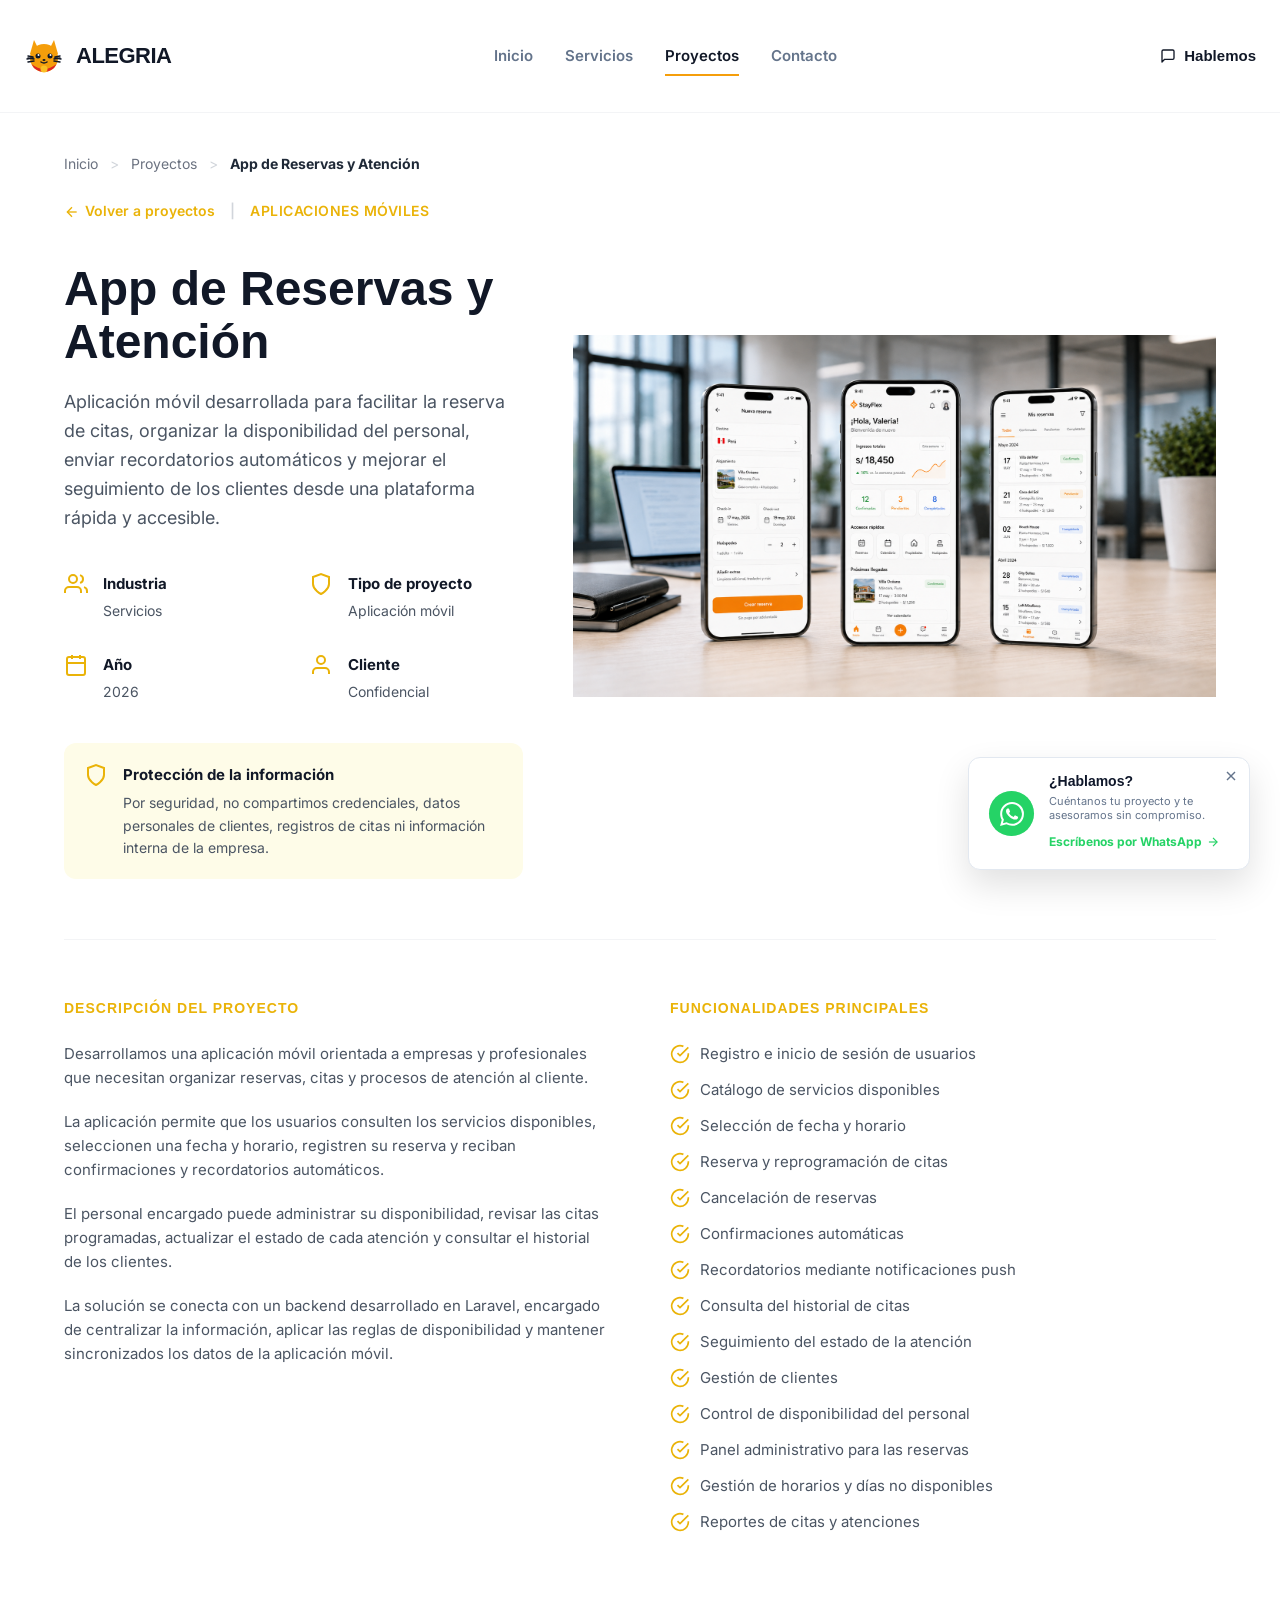
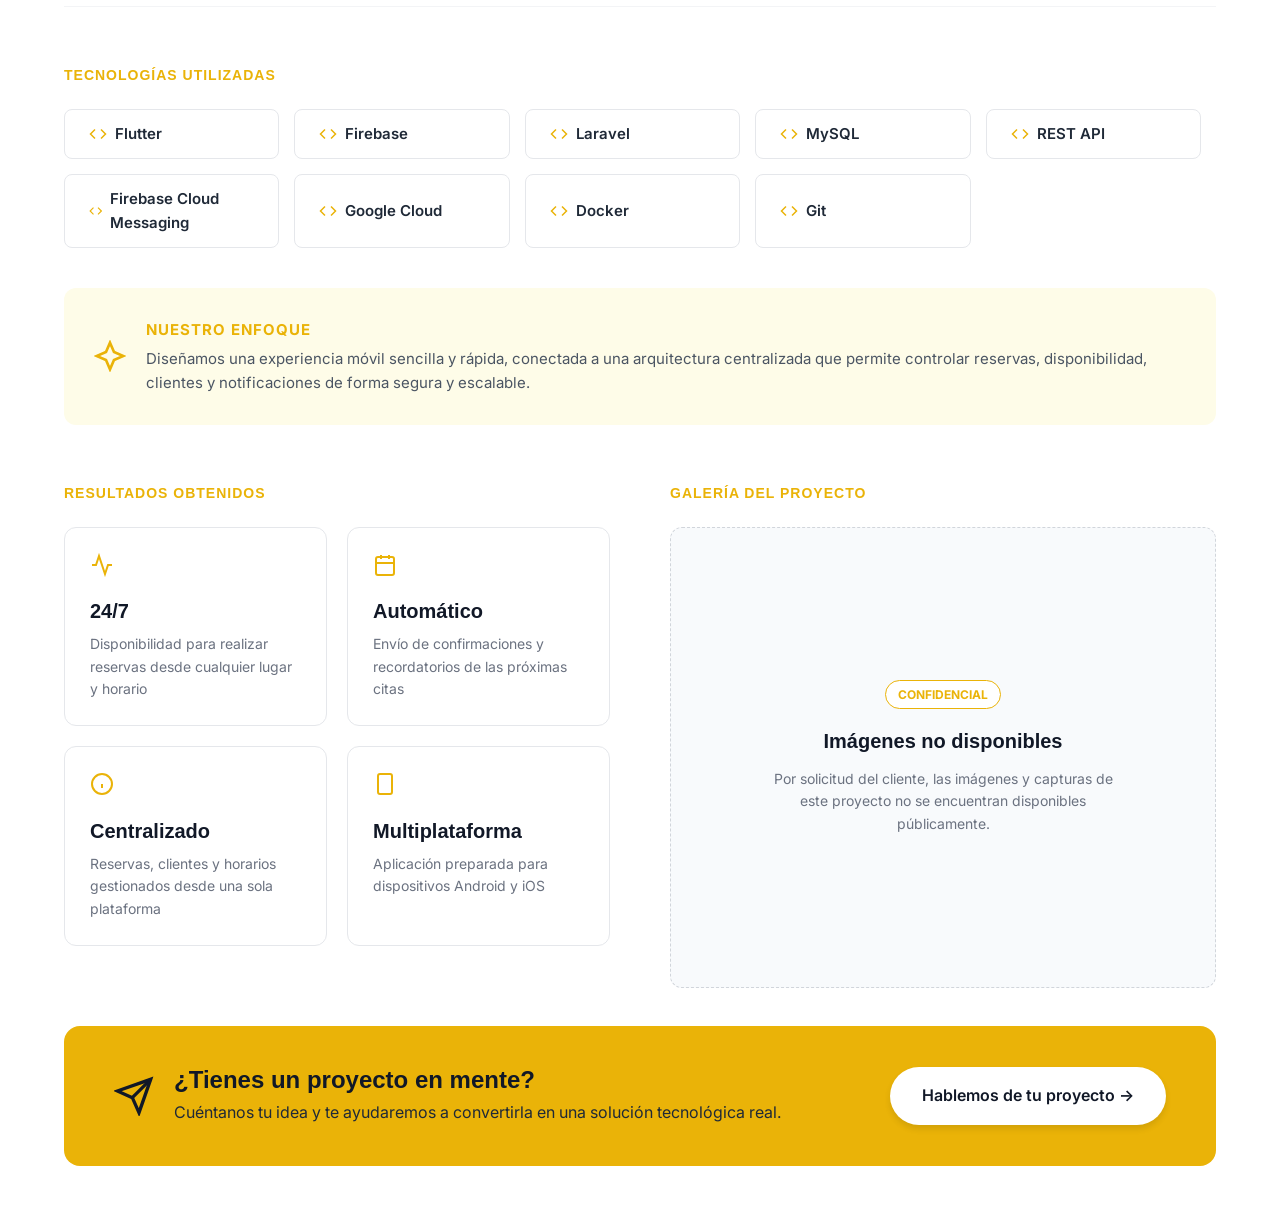
==== proyecto-reservas.html @ f65d71f3 "feat: add ALEGRIA marketing site" ====
<!DOCTYPE html>
<html lang="es">
<head>
  <meta charset="UTF-8">
  <meta name="viewport" content="width=device-width, initial-scale=1.0">
  <title>App de Reservas y Atención - Proyecto</title>
  <link rel="stylesheet" href="css/styles_v2.css?v=32">
  <link rel="stylesheet" href="css/proyecto.css?v=5">
  <link href="https://fonts.googleapis.com/css2?family=Inter:wght@400;500;600;700;800&display=swap" rel="stylesheet">
</head>
<body>
  <!-- HEADER -->
  <header class="header" id="header" role="banner" style="position:relative; background-color:#fff; border-bottom: 1px solid #f3f4f6; margin-bottom:0;">
    <div class="header-inner">
      <a href="index.html#inicio" class="logo" aria-label="ALEGRIA inicio">
        <div class="logo-box" aria-hidden="true">
          <svg viewBox="0 0 40 40" fill="none" width="40" height="40">
            <polygon points="6,18 10,4 16,16" fill="#F59E0B"/>
            <polygon points="24,16 30,4 34,18" fill="#F59E0B"/>
            <circle cx="20" cy="22" r="14" fill="#F59E0B"/>
            <path d="M7.5 28 Q20 38 32.5 28 L30 32 Q20 40 10 32 Z" fill="#DC2626"/>
            <circle cx="20" cy="33" r="3.5" fill="#FBBF24"/>
            <circle cx="14" cy="20" r="2.5" fill="#111827"/>
            <circle cx="26" cy="20" r="2.5" fill="#111827"/>
            <circle cx="14.5" cy="19" r="1" fill="#fff"/>
            <circle cx="26.5" cy="19" r="1" fill="#fff"/>
            <ellipse cx="20" cy="24" rx="1.5" ry="1" fill="#111827"/>
            <line x1="4" y1="20" x2="9" y2="21" stroke="#111827" stroke-width="1.5" stroke-linecap="round"/>
            <line x1="3" y1="23" x2="9" y2="22" stroke="#111827" stroke-width="1.5" stroke-linecap="round"/>
            <line x1="36" y1="20" x2="31" y2="21" stroke="#111827" stroke-width="1.5" stroke-linecap="round"/>
            <line x1="37" y1="23" x2="31" y2="22" stroke="#111827" stroke-width="1.5" stroke-linecap="round"/>
            <path d="M17 26 Q20 28 23 26" stroke="#111827" stroke-width="1.5" fill="none" stroke-linecap="round"/>
            <line x1="4" y1="22" x2="10" y2="23" stroke="#111827" stroke-width="1.5" stroke-linecap="round"/>
            <line x1="4" y1="26" x2="10" y2="25" stroke="#111827" stroke-width="1.5" stroke-linecap="round"/>
            <line x1="36" y1="22" x2="30" y2="23" stroke="#111827" stroke-width="1.5" stroke-linecap="round"/>
            <line x1="36" y1="26" x2="30" y2="25" stroke="#111827" stroke-width="1.5" stroke-linecap="round"/>
          </svg>
        </div>
        <span class="logo-name">ALEGRIA</span>
      </a>
      <nav class="nav" role="navigation" aria-label="Navegacion principal">
        <a href="index.html#inicio" class="nav-link" data-s="inicio">Inicio</a>
        <a href="index.html#servicios" class="nav-link" data-s="servicios">Servicios</a>
        <a href="index.html#proyectos" class="nav-link active" data-s="proyectos">Proyectos</a>
        <a href="index.html#contacto" class="nav-link" data-s="contacto">Contacto</a>
      </nav>
      <a href="index.html#contacto" class="nav-cta">
        <svg viewBox="0 0 24 24" fill="none" stroke="currentColor" stroke-width="2" stroke-linecap="round" stroke-linejoin="round" width="16" height="16">
          <path d="M21 15a2 2 0 0 1-2 2H7l-4 4V5a2 2 0 0 1 2-2h14a2 2 0 0 1 2 2z"/>
        </svg>
        Hablemos
      </a>
    </div>
  </header>

  <main class="pr-main">
    <!-- Hero Section -->
    <section class="pr-hero">
      <div class="pr-hero-left">
        <!-- Breadcrumbs & Header -->
        <div class="pr-header">
          <div class="pr-breadcrumbs"><a href="index.html">Inicio</a> <span style="margin: 0 8px; color: #d1d5db;">&gt;</span> <a href="index.html#proyectos">Proyectos</a> <span style="margin: 0 8px; color: #d1d5db;">&gt;</span> <strong>App de Reservas y Atención</strong></div>
          <div class="pr-back">
             <a href="servicio-apps.html"><svg viewBox="0 0 24 24" fill="none" stroke="currentColor" stroke-width="2" width="16" height="16"><line x1="19" y1="12" x2="5" y2="12"></line><polyline points="12 19 5 12 12 5"></polyline></svg> Volver a proyectos</a> 
             <span class="divider">|</span> 
             <span class="category">APLICACIONES MÓVILES</span>
          </div>
        </div>

        <h1>App de Reservas y Atención</h1>
        <p class="pr-hero-desc">Aplicación móvil desarrollada para facilitar la reserva de citas, organizar la disponibilidad del personal, enviar recordatorios automáticos y mejorar el seguimiento de los clientes desde una plataforma rápida y accesible.</p>
        
        <div class="pr-meta">
          <div class="meta-item">
            <svg viewBox="0 0 24 24" fill="none" stroke="currentColor" stroke-width="2"><path d="M17 21v-2a4 4 0 0 0-4-4H5a4 4 0 0 0-4 4v2"></path><circle cx="9" cy="7" r="4"></circle><path d="M23 21v-2a4 4 0 0 0-3-3.87"></path><path d="M16 3.13a4 4 0 0 1 0 7.75"></path></svg>
            <div><strong>Industria</strong>Servicios</div>
          </div>
          <div class="meta-item">
            <svg viewBox="0 0 24 24" fill="none" stroke="currentColor" stroke-width="2"><path d="M12 22s8-4 8-10V5l-8-3-8 3v7c0 6 8 10 8 10z"></path></svg>
            <div><strong>Tipo de proyecto</strong>Aplicación móvil</div>
          </div>
          <div class="meta-item">
            <svg viewBox="0 0 24 24" fill="none" stroke="currentColor" stroke-width="2"><rect x="3" y="4" width="18" height="18" rx="2" ry="2"></rect><line x1="16" y1="2" x2="16" y2="6"></line><line x1="8" y1="2" x2="8" y2="6"></line><line x1="3" y1="10" x2="21" y2="10"></line></svg>
            <div><strong>Año</strong>2026</div>
          </div>
          <div class="meta-item">
            <svg viewBox="0 0 24 24" fill="none" stroke="currentColor" stroke-width="2"><path d="M20 21v-2a4 4 0 0 0-4-4H8a4 4 0 0 0-4 4v2"></path><circle cx="12" cy="7" r="4"></circle></svg>
            <div><strong>Cliente</strong>Confidencial</div>
          </div>
        </div>

        <div class="pr-info-box">
          <svg viewBox="0 0 24 24" fill="none" stroke="currentColor" stroke-width="2"><path d="M12 22s8-4 8-10V5l-8-3-8 3v7c0 6 8 10 8 10z"></path></svg>
          <div>
            <strong>Protección de la información</strong>
            <p>Por seguridad, no compartimos credenciales, datos personales de clientes, registros de citas ni información interna de la empresa.</p>
          </div>
        </div>
      </div>
      <div class="pr-hero-right">
        <img src="images/reser.png" alt="App de reservas">
      </div>
    </section>

    <!-- Description & Features -->
    <section class="pr-details">
      <div class="pr-desc">
        <h3 class="section-title">DESCRIPCIÓN DEL PROYECTO</h3>
        <p>Desarrollamos una aplicación móvil orientada a empresas y profesionales que necesitan organizar reservas, citas y procesos de atención al cliente.</p>
        <p>La aplicación permite que los usuarios consulten los servicios disponibles, seleccionen una fecha y horario, registren su reserva y reciban confirmaciones y recordatorios automáticos.</p>
        <p>El personal encargado puede administrar su disponibilidad, revisar las citas programadas, actualizar el estado de cada atención y consultar el historial de los clientes.</p>
        <p>La solución se conecta con un backend desarrollado en Laravel, encargado de centralizar la información, aplicar las reglas de disponibilidad y mantener sincronizados los datos de la aplicación móvil.</p>
      </div>
      <div class="pr-features">
        <h3 class="section-title">FUNCIONALIDADES PRINCIPALES</h3>
        <ul>
          <li><svg viewBox="0 0 24 24" fill="none" stroke="currentColor" stroke-width="2"><path d="M22 11.08V12a10 10 0 1 1-5.93-9.14"></path><polyline points="22 4 12 14.01 9 11.01"></polyline></svg> Registro e inicio de sesión de usuarios</li>
          <li><svg viewBox="0 0 24 24" fill="none" stroke="currentColor" stroke-width="2"><path d="M22 11.08V12a10 10 0 1 1-5.93-9.14"></path><polyline points="22 4 12 14.01 9 11.01"></polyline></svg> Catálogo de servicios disponibles</li>
          <li><svg viewBox="0 0 24 24" fill="none" stroke="currentColor" stroke-width="2"><path d="M22 11.08V12a10 10 0 1 1-5.93-9.14"></path><polyline points="22 4 12 14.01 9 11.01"></polyline></svg> Selección de fecha y horario</li>
          <li><svg viewBox="0 0 24 24" fill="none" stroke="currentColor" stroke-width="2"><path d="M22 11.08V12a10 10 0 1 1-5.93-9.14"></path><polyline points="22 4 12 14.01 9 11.01"></polyline></svg> Reserva y reprogramación de citas</li>
          <li><svg viewBox="0 0 24 24" fill="none" stroke="currentColor" stroke-width="2"><path d="M22 11.08V12a10 10 0 1 1-5.93-9.14"></path><polyline points="22 4 12 14.01 9 11.01"></polyline></svg> Cancelación de reservas</li>
          <li><svg viewBox="0 0 24 24" fill="none" stroke="currentColor" stroke-width="2"><path d="M22 11.08V12a10 10 0 1 1-5.93-9.14"></path><polyline points="22 4 12 14.01 9 11.01"></polyline></svg> Confirmaciones automáticas</li>
          <li><svg viewBox="0 0 24 24" fill="none" stroke="currentColor" stroke-width="2"><path d="M22 11.08V12a10 10 0 1 1-5.93-9.14"></path><polyline points="22 4 12 14.01 9 11.01"></polyline></svg> Recordatorios mediante notificaciones push</li>
          <li><svg viewBox="0 0 24 24" fill="none" stroke="currentColor" stroke-width="2"><path d="M22 11.08V12a10 10 0 1 1-5.93-9.14"></path><polyline points="22 4 12 14.01 9 11.01"></polyline></svg> Consulta del historial de citas</li>
          <li><svg viewBox="0 0 24 24" fill="none" stroke="currentColor" stroke-width="2"><path d="M22 11.08V12a10 10 0 1 1-5.93-9.14"></path><polyline points="22 4 12 14.01 9 11.01"></polyline></svg> Seguimiento del estado de la atención</li>
          <li><svg viewBox="0 0 24 24" fill="none" stroke="currentColor" stroke-width="2"><path d="M22 11.08V12a10 10 0 1 1-5.93-9.14"></path><polyline points="22 4 12 14.01 9 11.01"></polyline></svg> Gestión de clientes</li>
          <li><svg viewBox="0 0 24 24" fill="none" stroke="currentColor" stroke-width="2"><path d="M22 11.08V12a10 10 0 1 1-5.93-9.14"></path><polyline points="22 4 12 14.01 9 11.01"></polyline></svg> Control de disponibilidad del personal</li>
          <li><svg viewBox="0 0 24 24" fill="none" stroke="currentColor" stroke-width="2"><path d="M22 11.08V12a10 10 0 1 1-5.93-9.14"></path><polyline points="22 4 12 14.01 9 11.01"></polyline></svg> Panel administrativo para las reservas</li>
          <li><svg viewBox="0 0 24 24" fill="none" stroke="currentColor" stroke-width="2"><path d="M22 11.08V12a10 10 0 1 1-5.93-9.14"></path><polyline points="22 4 12 14.01 9 11.01"></polyline></svg> Gestión de horarios y días no disponibles</li>
          <li><svg viewBox="0 0 24 24" fill="none" stroke="currentColor" stroke-width="2"><path d="M22 11.08V12a10 10 0 1 1-5.93-9.14"></path><polyline points="22 4 12 14.01 9 11.01"></polyline></svg> Reportes de citas y atenciones</li>
        </ul>
      </div>
    </section>

    <!-- Technologies -->
    <section class="pr-tech">
      <h3 class="section-title">TECNOLOGÍAS UTILIZADAS</h3>
      <div class="pr-tech-grid">
        <span><svg viewBox="0 0 24 24" fill="none" stroke="currentColor" stroke-width="2"><polyline points="16 18 22 12 16 6"></polyline><polyline points="8 6 2 12 8 18"></polyline></svg> Flutter</span>
        <span><svg viewBox="0 0 24 24" fill="none" stroke="currentColor" stroke-width="2"><polyline points="16 18 22 12 16 6"></polyline><polyline points="8 6 2 12 8 18"></polyline></svg> Firebase</span>
        <span><svg viewBox="0 0 24 24" fill="none" stroke="currentColor" stroke-width="2"><polyline points="16 18 22 12 16 6"></polyline><polyline points="8 6 2 12 8 18"></polyline></svg> Laravel</span>
        <span><svg viewBox="0 0 24 24" fill="none" stroke="currentColor" stroke-width="2"><polyline points="16 18 22 12 16 6"></polyline><polyline points="8 6 2 12 8 18"></polyline></svg> MySQL</span>
        <span><svg viewBox="0 0 24 24" fill="none" stroke="currentColor" stroke-width="2"><polyline points="16 18 22 12 16 6"></polyline><polyline points="8 6 2 12 8 18"></polyline></svg> REST API</span>
        <span><svg viewBox="0 0 24 24" fill="none" stroke="currentColor" stroke-width="2"><polyline points="16 18 22 12 16 6"></polyline><polyline points="8 6 2 12 8 18"></polyline></svg> Firebase Cloud Messaging</span>
        <span><svg viewBox="0 0 24 24" fill="none" stroke="currentColor" stroke-width="2"><polyline points="16 18 22 12 16 6"></polyline><polyline points="8 6 2 12 8 18"></polyline></svg> Google Cloud</span>
        <span><svg viewBox="0 0 24 24" fill="none" stroke="currentColor" stroke-width="2"><polyline points="16 18 22 12 16 6"></polyline><polyline points="8 6 2 12 8 18"></polyline></svg> Docker</span>
        <span><svg viewBox="0 0 24 24" fill="none" stroke="currentColor" stroke-width="2"><polyline points="16 18 22 12 16 6"></polyline><polyline points="8 6 2 12 8 18"></polyline></svg> Git</span>
      </div>
      <div class="pr-enfoque">
        <svg viewBox="0 0 24 24" fill="none" stroke="currentColor" stroke-width="2"><polygon points="12 2 15 9 22 12 15 15 12 22 9 15 2 12 9 9"></polygon></svg>
        <div>
          <strong>NUESTRO ENFOQUE</strong>
          <p>Diseñamos una experiencia móvil sencilla y rápida, conectada a una arquitectura centralizada que permite controlar reservas, disponibilidad, clientes y notificaciones de forma segura y escalable.</p>
        </div>
      </div>
    </section>

    <!-- Results & Gallery -->
    <section class="pr-bottom">
      <div class="pr-results">
        <h3 class="section-title">RESULTADOS OBTENIDOS</h3>
        <div class="pr-results-grid">
          <div class="pr-res-card">
            <svg viewBox="0 0 24 24" fill="none" stroke="currentColor" stroke-width="2"><polyline points="22 12 18 12 15 21 9 3 6 12 2 12"></polyline></svg>
            <h4>24/7</h4>
            <p>Disponibilidad para realizar reservas desde cualquier lugar y horario</p>
          </div>
          <div class="pr-res-card">
            <svg viewBox="0 0 24 24" fill="none" stroke="currentColor" stroke-width="2"><rect x="3" y="4" width="18" height="18" rx="2" ry="2"></rect><line x1="16" y1="2" x2="16" y2="6"></line><line x1="8" y1="2" x2="8" y2="6"></line><line x1="3" y1="10" x2="21" y2="10"></line></svg>
            <h4>Automático</h4>
            <p>Envío de confirmaciones y recordatorios de las próximas citas</p>
          </div>
          <div class="pr-res-card">
            <svg viewBox="0 0 24 24" fill="none" stroke="currentColor" stroke-width="2"><circle cx="12" cy="12" r="10"></circle><line x1="12" y1="16" x2="12" y2="12"></line><line x1="12" y1="8" x2="12.01" y2="8"></line></svg>
            <h4>Centralizado</h4>
            <p>Reservas, clientes y horarios gestionados desde una sola plataforma</p>
          </div>
          <div class="pr-res-card">
            <svg viewBox="0 0 24 24" fill="none" stroke="currentColor" stroke-width="2"><rect x="5" y="2" width="14" height="20" rx="2" ry="2"></rect><line x1="12" y1="18" x2="12.01" y2="18"></line></svg>
            <h4>Multiplataforma</h4>
            <p>Aplicación preparada para dispositivos Android y iOS</p>
          </div>
        </div>
      </div>
      <div class="pr-gallery">
        <h3 class="section-title">GALERÍA DEL PROYECTO</h3>
        <div class="pr-gallery-box">
          <span class="pr-gallery-tag">CONFIDENCIAL</span>
          <h4>Imágenes no disponibles</h4>
          <p>Por solicitud del cliente, las imágenes y capturas de este proyecto no se encuentran disponibles públicamente.</p>
        </div>
      </div>
    </section>

    <!-- Final CTA -->
    <section class="pr-cta">
      <div class="pr-cta-left">
        <svg viewBox="0 0 24 24" fill="none" stroke="currentColor" stroke-width="2"><line x1="22" y1="2" x2="11" y2="13"></line><polygon points="22 2 15 22 11 13 2 9 22 2"></polygon></svg>
        <div>
          <h2>¿Tienes un proyecto en mente?</h2>
          <p>Cuéntanos tu idea y te ayudaremos a convertirla en una solución tecnológica real.</p>
        </div>
      </div>
      <a href="index.html#contacto" class="btn-primary">Hablemos de tu proyecto →</a>
    </section>
  </main>

<!-- Floating WhatsApp box -->
<div class="floating-wa" id="waBox">
  <button class="wa-close" onclick="document.getElementById('waBox').style.display='none'">
    <svg viewBox="0 0 24 24" fill="none" stroke="currentColor" stroke-width="2" width="16" height="16"><line x1="18" y1="6" x2="6" y2="18"/><line x1="6" y1="6" x2="18" y2="18"/></svg>
  </button>
  <a href="https://wa.me/51939500067?text=Hola, quiero informacion sobre sus servicios" class="wa-link" aria-label="Contactar por WhatsApp">
    <div class="wa-icon">
      <svg viewBox="0 0 24 24" fill="currentColor"><path d="M17.472 14.382c-.297-.149-1.758-.867-2.03-.967-.273-.099-.471-.148-.67.15-.197.297-.767.966-.94 1.164-.173.199-.347.223-.644.075-.297-.15-1.255-.463-2.39-1.475-.883-.788-1.48-1.761-1.653-2.059-.173-.297-.018-.458.13-.606.134-.133.297-.347.446-.52.149-.174.198-.298.297-.497.1-.198.05-.371-.025-.52-.075-.149-.669-1.612-.916-2.207-.242-.579-.487-.5-.669-.51-.173-.008-.371-.01-.57-.01-.198 0-.52.074-.792.372-.272.297-1.04 1.016-1.04 2.479 0 1.462 1.065 2.875 1.213 3.074.149.198 2.096 3.2 5.077 4.487.709.306 1.262.489 1.694.625.712.227 1.36.195 1.871.118.571-.085 1.758-.719 2.006-1.413.248-.694.248-1.289.173-1.413-.074-.124-.272-.198-.57-.347m-5.421 7.403h-.004a9.87 9.87 0 0 1-5.031-1.378l-.361-.214-3.741.982.998-3.648-.235-.374a9.86 9.86 0 0 1-1.51-5.26c.001-5.45 4.436-9.884 9.888-9.884 2.64 0 5.122 1.03 6.988 2.898a9.825 9.825 0 0 1 2.893 6.994c-.003 5.45-4.437 9.884-9.885 9.884m8.413-18.297A11.815 11.815 0 0 0 12.05 0C5.495 0 .16 5.335.157 11.892c0 2.096.547 4.142 1.588 5.945L.057 24l6.305-1.654a11.882 11.882 0 0 0 5.683 1.448h.005c6.554 0 11.89-5.335 11.893-11.893a11.821 11.821 0 0 0-3.48-8.413z"/></svg>
    </div>
    <div class="wa-text">
      <h5>¿Hablamos?</h5>
      <p>Cuéntanos tu proyecto y te asesoramos sin compromiso.</p>
      <span>Escríbenos por WhatsApp <svg viewBox="0 0 24 24" fill="none" stroke="currentColor" stroke-width="2" width="14" height="14"><line x1="5" y1="12" x2="19" y2="12"/><polyline points="12 5 19 12 12 19"/></svg></span>
    </div>
  </a>
</div>
</body>
</html>
---- css/styles_v2.css ----
﻿:root {
  /* Colors */
  --orange: #F59E0B; /* Brighter orange, not dull */
  --orange-hover: #D97706;
  --orange-light: #FEF3C7;
  --green-dark: #092117; /* Primary dark color */
  --green-darker: #05140E;
  --green-cta: #047857; /* CTA green */
  --green-cta-hover: #059669;
  --green-light: #ECFDF5;
  --text-dark: #0F172A;
  --text-muted: #64748B;
  --border: #E2E8F0;
  --bg-light: #F8FAFC;
  --white: #FFFFFF;
  --black: #111827;

  /* Fonts */
  --font-primary: 'Plus Jakarta Sans', sans-serif;
  --font-secondary: 'Inter', sans-serif;
  
  /* Layout */
  --max-w: 1360px;
}

* {
  margin: 0;
  padding: 0;
  box-sizing: border-box;
}

html {
  scroll-behavior: smooth;
}

body {
  font-family: var(--font-secondary);
  color: var(--text-dark);
  background: var(--bg-light);
  line-height: 1.6;
}

/* ================================
   TYPOGRAPHY & UTILS
   ================================ */
h1, h2, h3, h4, h5, h6 {
  font-family: var(--font-primary);
  font-weight: 700;
  color: var(--black);
  line-height: 1.2;
}
a {
  text-decoration: none;
  color: inherit;
  transition: all 0.3s ease;
}

.container {
  max-width: var(--max-w);
  margin: 0 auto;
  padding: 0 24px;
  width: 100%;
}
.reveal {
  opacity: 0;
  transform: translateY(30px);
  transition: all 0.8s cubic-bezier(0.4, 0, 0.2, 1);
}
.reveal.visible {
  opacity: 1;
  transform: translateY(0);
}
.reveal.d1 { transition-delay: 0.1s; }
.reveal.d2 { transition-delay: 0.2s; }
.reveal.d3 { transition-delay: 0.3s; }
.reveal.d4 { transition-delay: 0.4s; }
.reveal.d5 { transition-delay: 0.5s; }
.reveal.d6 { transition-delay: 0.6s; }
.reveal.d7 { transition-delay: 0.7s; }
.reveal.d8 { transition-delay: 0.8s; }

/* Buttons */
.btn {
  display: inline-flex;
  align-items: center;
  justify-content: center;
  padding: 14px 28px;
  border-radius: 8px;
  font-family: var(--font-primary);
  font-weight: 600;
  font-size: 15px;
  gap: 8px;
  cursor: pointer;
  border: none;
}
.btn svg {
  width: 18px;
  height: 18px;
}
.btn-primary {
  background: var(--green-darker);
  color: var(--white);
}
.btn-primary:hover {
  background: var(--green-dark);
  transform: translateY(-2px);
  box-shadow: 0 4px 12px rgba(5, 20, 14, 0.2);
}
.btn-outline {
  background: var(--white);
  color: var(--black);
  border: 1px solid #94A3B8; /* Darker border to match target */
}
.btn-outline:hover {
  border-color: var(--black);
  background: var(--bg-light);
}
.btn-orange {
  background: var(--orange);
  color: var(--white);
}
.btn-orange:hover {
  background: var(--orange-hover);
  transform: translateY(-2px);
}

/* ================================
   HEADER & NAV
   ================================ */
.header {
  position: fixed;
  top: 0;
  left: 0;
  width: 100%;
  background: var(--white);
  z-index: 1000;
  transition: all 0.3s ease;
  padding: 20px 0;
}
.header.scrolled {
  padding: 12px 0;
  box-shadow: 0 4px 20px rgba(0,0,0,0.05);
}
.header-inner {
  max-width: var(--max-w);
  margin: 0 auto;
  padding: 0 24px;
  height: 72px;
  display: flex;
  align-items: center;
  justify-content: space-between;
}
.logo {
  display: flex;
  align-items: center;
  gap: 12px;
  text-decoration: none;
}
.logo-box {
  display: flex;
  align-items: center;
  justify-content: center;
}
.logo-name {
  font-family: var(--font-primary);
  font-weight: 900;
  font-size: 22px;
  color: var(--black);
  letter-spacing: -0.5px;
}
.nav {
  display: flex;
  gap: 32px;
  align-items: center;
}
.nav-link {
  font-size: 15px;
  font-weight: 600;
  color: var(--text-muted);
  position: relative;
  padding: 8px 0;
}
.nav-link:hover, .nav-link.active {
  color: var(--black);
}
.nav-link::after {
  content: '';
  position: absolute;
  bottom: 0;
  left: 0;
  width: 0;
  height: 2px;
  background: var(--orange);
  transition: width 0.3s ease;
}
.nav-link:hover::after, .nav-link.active::after {
  width: 100%;
}
.nav-cta {
  display: flex;
  align-items: center;
  gap: 8px;
  color: var(--black);
  text-decoration: none;
  font-family: var(--font-primary);
  font-weight: 600;
  font-size: 15px;
  transition: all 0.2s;
}
.nav-cta:hover {
  color: var(--orange);
}
.hamburger {
  display: none;
  background: none;
  border: none;
  cursor: pointer;
  width: 30px;
  height: 20px;
  position: relative;
  z-index: 1001;
}
.hamburger span {
  display: block;
  position: absolute;
  height: 2px;
  width: 100%;
  background: var(--green-dark);
  border-radius: 2px;
  transition: 0.3s ease;
}
.hamburger span:nth-child(1) { top: 0; }
.hamburger span:nth-child(2) { top: 9px; }
.hamburger span:nth-child(3) { top: 18px; }

.hamburger.open span:nth-child(1) {
  top: 9px;
  transform: rotate(45deg);
}
.hamburger.open span:nth-child(2) {
  opacity: 0;
}
.hamburger.open span:nth-child(3) {
  top: 9px;
  transform: rotate(-45deg);
}

/* ================================
   HOME SECTION
   ================================ */

/* HERO (CAROUSEL) */
.hero {
  position: relative;
  width: 100%;
  background: var(--white);
  overflow: hidden;
  /* Removed fixed min-height so it scales with content */
}
.hero-slider {
  position: relative;
  width: 100%;
  z-index: 1;
}
.hero-slide {
  position: absolute;
  top: 0;
  left: 0;
  width: 100%;
  height: 100%;
  opacity: 0;
  visibility: hidden;
  transition: opacity 0.8s ease-in-out, visibility 0.8s ease-in-out;
}
.hero-slide:first-child {
  position: relative; /* This allows the first slide to set the height of the slider */
}
.hero-slide.active {
  opacity: 1;
  visibility: visible;
  z-index: 2;
}
.hero-photo-bg {
  position: absolute;
  top: 0;
  right: 0;
  bottom: 0;
  left: 0;
  width: 100%;
  height: 100%;
  z-index: 1;
}
.hero-photo-bg img {
  width: 100%;
  height: 100%;
  object-fit: cover;
  object-position: 70% center;
}
.hero-curve-bg {
  position: absolute;
  top: 0;
  left: 0;
  bottom: 0;
  width: 50%;
  background: var(--white);
  z-index: 3;
  clip-path: polygon(0 0, 100% 0, 85% 100%, 0 100%);
}
.hero-container {
  position: relative;
  z-index: 4;
  width: 100%;
  height: 100%;
  display: flex;
  align-items: center;
  padding-top: 140px; 
  padding-bottom: 80px;
}
.hero-content {
  max-width: 500px;
}
.hero-tag {
  display: inline-block;
  color: var(--orange);
  font-family: var(--font-primary);
  font-weight: 700;
  font-size: 12px;
  letter-spacing: 1px;
  text-transform: uppercase;
  margin-bottom: 20px;
}
.hero-h1 {
  font-family: var(--font-primary);
  font-weight: 900;
  font-size: clamp(40px, 4.5vw, 64px);
  line-height: 1;
  color: var(--black);
  margin-bottom: 20px;
  letter-spacing: -2px;
}
.hero-accent {
  color: var(--orange);
}
.hero-desc {
  font-size: 15px;
  color: #334155;
  font-weight: 400;
  margin-bottom: 36px;
  line-height: 1.5;
}
.hero-btns {
  display: flex;
  gap: 16px;
  flex-wrap: wrap;
}
.hero-bottom-tags {
  font-size: 11px;
  font-weight: 700;
  letter-spacing: 2px;
  color: #94A3B8;
  margin-top: 48px;
}
.hero-dots {
  position: absolute;
  bottom: 40px;
  left: 50%;
  transform: translateX(-50%);
  z-index: 10;
  display: flex;
  gap: 10px;
}
.hero-dots .dot {
  width: 10px;
  height: 10px;
  border-radius: 50%;
  background: rgba(0, 0, 0, 0.2);
  border: none;
  cursor: pointer;
  transition: all 0.3s ease;
  padding: 0;
}
.hero-dots .dot.active {
  background: var(--orange);
  width: 24px;
  border-radius: 5px;
}

@media (min-width: 1200px) {
  .hero-dots {
    left: auto;
    transform: none;
    /* Align with container padding */
    margin-left: 24px; 
  }
}

/* FLOATING RIGHT PANEL */
.hero-strip-panel {
  position: absolute;
  right: 24px; /* Moved left a bit, detached from edge */
  top: 50%;
  transform: translateY(-50%);
  background: var(--green-darker);
  z-index: 3;
  border-radius: 24px; /* Fully rounded since it's floating */
  padding: 24px 16px; 
  display: flex;
  flex-direction: column;
  box-shadow: -15px 15px 40px rgba(0,0,0,0.4);
}
.strip-item {
  display: flex;
  flex-direction: column;
  align-items: center;
  gap: 8px;
  text-align: center;
  padding: 16px 0; /* Reduced */
}
.strip-item:first-child {
  padding-top: 0;
}
.strip-item:last-child {
  padding-bottom: 0;
}
.strip-item:not(:last-child) {
  border-bottom: 1px solid rgba(255,255,255,0.15); /* White line separator */
}
.strip-icon-box {
  width: 44px; /* Slightly reduced */
  height: 44px;
  border-radius: 50%;
  border: 1px solid var(--orange);
  display: flex;
  align-items: center;
  justify-content: center;
  color: var(--orange);
  background: transparent;
}
.strip-icon-box svg {
  width: 20px; /* Slightly reduced */
  height: 20px;
}
.strip-label {
  color: var(--white);
  font-family: var(--font-primary);
  font-size: 12px; /* Reverted */
  font-weight: 500;
  line-height: 1.3;
}

/* SERVICES OVERLAP BLOCK */
.svc-strip {
  position: relative;
  z-index: 4;
  margin-top: -100px; /* Pull it up to overlap the hero */
  background: transparent;
  padding-bottom: 80px;
}
.svc-card-wrap {
  background: var(--white);
  border-radius: 24px;
  padding: 40px;
  box-shadow: 0 20px 60px rgba(0,0,0,0.08);
  border: 1px solid rgba(0,0,0,0.03);
}
.svc-grid {
  display: grid;
  grid-template-columns: repeat(6, 1fr);
  gap: 24px;
}
.svc-card {
  text-align: center;
}
.svc-icon {
  width: 48px;
  height: 48px;
  background: transparent;
  color: var(--black);
  display: flex;
  align-items: center;
  justify-content: center;
  margin: 0 auto 16px;
  transition: all 0.3s ease;
}
.svc-icon svg {
  width: 40px;
  height: 40px;
}
.svc-card:hover .svc-icon {
  transform: translateY(-5px);
  color: var(--green-cta);
}
.svc-title {
  font-family: var(--font-primary);
  font-weight: 800;
  font-size: 14px;
  color: var(--black);
  margin-bottom: 8px;
  line-height: 1.3;
}
.svc-desc {
  font-size: 12px;
  color: var(--text-muted);
  line-height: 1.5;
}

/* STATS */
.stats-bar {
  background: var(--green-darker);
  padding: 80px 0;
  color: var(--white);
}
.stats-grid {
  display: grid;
  grid-template-columns: repeat(5, 1fr);
  gap: 24px;
}
.stat-item {
  display: flex;
  align-items: center;
  gap: 16px;
}
.stat-icon-box {
  width: 52px;
  height: 52px;
  border-radius: 14px;
  background: rgba(255,255,255,0.05);
  border: 1px solid rgba(255,255,255,0.1);
  display: flex;
  align-items: center;
  justify-content: center;
  color: var(--orange);
}
.stat-icon-box svg {
  width: 26px;
  height: 26px;
}
.stat-val {
  font-family: var(--font-primary);
  font-weight: 800;
  font-size: 32px;
  line-height: 1;
  margin-bottom: 4px;
}
.stat-lbl {
  font-size: 14px;
  color: rgba(255,255,255,0.7);
  line-height: 1.3;
}

/* SECTIONS HEADERS */
.sec-label {
  display: inline-block;
  background: var(--orange-light);
  color: var(--orange-hover);
  padding: 6px 14px;
  border-radius: 20px;
  font-size: 13px;
  font-weight: 700;
  text-transform: uppercase;
  margin-bottom: 16px;
}
.sec-title {
  font-family: var(--font-primary);
  font-weight: 800;
  font-size: 40px;
  color: var(--green-dark);
  margin-bottom: 16px;
  letter-spacing: -1px;
}
.sec-sub {
  font-size: 18px;
  color: var(--text-muted);
  max-width: 600px;
}

/* PROCESS */
.process {
  padding: 100px 0;
  background: var(--white);
}
.process-hd {
  text-align: center;
  margin-bottom: 60px;
}
.process-hd .sec-sub {
  margin: 0 auto;
}
.steps {
  display: grid;
  grid-template-columns: repeat(5, 1fr);
  gap: 24px;
  position: relative;
}
.steps::before {
  content: '';
  position: absolute;
  top: 35px;
  left: 5%;
  width: 90%;
  height: 2px;
  background: var(--border);
  z-index: 1;
}
.step {
  text-align: center;
  position: relative;
  z-index: 2;
}
.step-circle {
  width: 72px;
  height: 72px;
  background: var(--white);
  border: 2px solid var(--border);
  border-radius: 50%;
  margin: 0 auto 24px;
  display: flex;
  align-items: center;
  justify-content: center;
  color: var(--green-dark);
  transition: all 0.3s ease;
  position: relative;
}
.step-num {
  position: absolute;
  top: -8px;
  right: -8px;
  background: var(--orange);
  color: var(--white);
  width: 24px;
  height: 24px;
  border-radius: 50%;
  font-size: 12px;
  font-weight: 700;
  display: flex;
  align-items: center;
  justify-content: center;
}
.step:hover .step-circle {
  background: var(--green-dark);
  border-color: var(--green-dark);
  color: var(--white);
  transform: translateY(-5px);
  box-shadow: 0 10px 20px rgba(9, 33, 23, 0.1);
}
.step-title {
  font-family: var(--font-primary);
  font-weight: 800;
  font-size: 18px;
  color: var(--green-dark);
  margin-bottom: 8px;
}
.step-desc {
  font-size: 14px;
  color: var(--text-muted);
}

/* TRI-GRID (Projects, Testimonial, Tech Stack) */
.tri-col {
  padding: 100px 0;
  background: var(--bg-light);
}
.tri-grid {
  display: grid;
  grid-template-columns: 1fr 1fr 1fr;
  gap: 40px;
}
.col-hd {
  display: flex;
  justify-content: space-between;
  align-items: center;
  margin-bottom: 32px;
  border-bottom: 1px solid var(--border);
  padding-bottom: 16px;
}
.col-hdtitle {
  font-family: var(--font-primary);
  font-weight: 800;
  font-size: 14px;
  color: var(--green-dark);
  letter-spacing: 1px;
}
.col-link {
  font-size: 13px;
  font-weight: 600;
  color: var(--orange);
  text-decoration: none;
  display: flex;
  align-items: center;
  gap: 4px;
}
.col-link:hover { text-decoration: underline; }

/* PROJECTS */
.proj-list {
  display: flex;
  flex-direction: column;
  gap: 24px;
}
.proj-card {
  display: flex;
  gap: 20px;
  background: var(--white);
  padding: 20px;
  border-radius: 16px;
  box-shadow: 0 4px 15px rgba(0,0,0,0.03);
  transition: all 0.3s ease;
  border: 1px solid transparent;
}
.proj-card:hover {
  transform: translateY(-3px);
  box-shadow: 0 12px 30px rgba(0,0,0,0.06);
  border-color: var(--border);
}
.proj-thumb {
  width: 98px;
  height: 82px;
  border-radius: 10px;
  overflow: hidden;
  flex-shrink: 0;
}
.proj-info {
  display: flex;
  flex-direction: column;
  justify-content: center;
}
.proj-title {
  font-family: var(--font-primary);
  font-weight: 800;
  font-size: 16px;
  color: var(--green-dark);
  margin-bottom: 4px;
}
.proj-desc {
  font-size: 13px;
  color: var(--text-muted);
  margin-bottom: 10px;
  line-height: 1.4;
}
.proj-tag {
  display: inline-block;
  padding: 4px 10px;
  border-radius: 6px;
  font-size: 11px;
  font-weight: 700;
  background: var(--bg-light);
  color: var(--text-dark);
  align-self: flex-start;
}
.proj-tag.violet { background: #EEF2FF; color: #4F46E5; }
.proj-tag.green { background: #ECFDF5; color: #059669; }

/* TESTIMONIAL */
.testi-box {
  background: var(--green-dark);
  border-radius: 20px;
  padding: 40px;
  color: var(--white);
  position: relative;
}
.quote-mark {
  font-family: serif;
  font-size: 80px;
  color: rgba(255,255,255,0.1);
  position: absolute;
  top: 10px;
  left: 30px;
  line-height: 1;
}
.quote-text {
  font-size: 18px;
  font-weight: 500;
  line-height: 1.6;
  margin-bottom: 30px;
  position: relative;
  z-index: 2;
}
.quote-author {
  display: flex;
  align-items: center;
  gap: 16px;
}
.author-avatar {
  width: 48px;
  height: 48px;
  border-radius: 50%;
  background: var(--orange);
  display: flex;
  align-items: center;
  justify-content: center;
  font-weight: 700;
  color: var(--white);
}
.author-name {
  font-family: var(--font-primary);
  font-weight: 700;
  font-size: 16px;
}
.author-role {
  font-size: 13px;
  color: rgba(255,255,255,0.7);
}
.testi-dots {
  display: flex;
  gap: 8px;
  margin-top: 30px;
}
.dot {
  width: 8px;
  height: 8px;
  border-radius: 50%;
  background: rgba(255,255,255,0.2);
  cursor: pointer;
  transition: 0.3s;
}
.dot.on, .dot:hover { background: var(--white); }

/* TECH STACK */
.tech-grid {
  display: grid;
  grid-template-columns: repeat(3, 1fr);
  gap: 16px;
}
.tech-item {
  background: var(--white);
  border-radius: 12px;
  padding: 20px 10px;
  text-align: center;
  box-shadow: 0 4px 12px rgba(0,0,0,0.02);
  transition: transform 0.3s ease;
}
.tech-item:hover {
  transform: translateY(-5px);
}
.tech-ico {
  width: 48px;
  height: 48px;
  margin: 0 auto 12px;
  border-radius: 12px;
  display: flex;
  align-items: center;
  justify-content: center;
}
.tech-ico svg {
  width: 24px;
  height: 24px;
}
.tech-name {
  font-family: var(--font-primary);
  font-weight: 700;
  font-size: 13px;
  color: var(--green-dark);
}

/* NEWSLETTER */
.newsletter {
  background: var(--green-dark);
  padding: 80px 0;
  position: relative;
  overflow: hidden;
}
.nl-inner {
  background: rgba(255,255,255,0.03);
  border: 1px solid rgba(255,255,255,0.05);
  border-radius: 24px;
  padding: 60px;
  display: flex;
  align-items: center;
  justify-content: space-between;
  gap: 40px;
}
.nl-left {
  display: flex;
  align-items: center;
  gap: 24px;
  flex: 1;
}
.nl-icon {
  width: 72px;
  height: 72px;
  border-radius: 20px;
  background: var(--orange);
  color: var(--white);
  display: flex;
  align-items: center;
  justify-content: center;
  flex-shrink: 0;
}
.nl-icon svg {
  width: 32px;
  height: 32px;
}
.nl-title {
  font-family: var(--font-primary);
  font-weight: 800;
  font-size: 32px;
  color: var(--white);
  margin-bottom: 8px;
  letter-spacing: -0.5px;
}
.nl-sub {
  color: rgba(255,255,255,0.7);
  font-size: 16px;
}
.nl-form {
  display: flex;
  gap: 12px;
  flex: 1;
  max-width: 500px;
}
.nl-input {
  flex: 1;
  padding: 16px 24px;
  border-radius: 12px;
  border: none;
  font-size: 16px;
  outline: none;
  font-family: var(--font-secondary);
}
.nl-input:focus {
  box-shadow: 0 0 0 3px rgba(217, 119, 6, 0.3);
}

/* FOOTER */
.footer {
  background: var(--white);
  padding: 80px 0 30px;
  border-top: 1px solid var(--border);
}
.footer-grid {
  display: grid;
  grid-template-columns: 3fr 2fr 2fr 3fr 2fr;
  gap: 40px;
  margin-bottom: 60px;
}
.fb-logo {
  display: flex;
  align-items: center;
  gap: 10px;
  margin-bottom: 20px;
}
.fb-box {
  display: flex;
  align-items: center;
  justify-content: center;
}
.fb-name {
  font-family: var(--font-primary);
  font-weight: 900;
  font-size: 20px;
  color: var(--black);
}
.fb-tag {
  font-size: 14px;
  color: var(--text-muted);
  margin-bottom: 24px;
  line-height: 1.6;
}
.fb-social {
  display: flex;
  gap: 12px;
}
.soc-btn {
  width: 40px;
  height: 40px;
  border-radius: 10px;
  background: var(--bg-light);
  color: var(--green-dark);
  display: flex;
  align-items: center;
  justify-content: center;
  transition: 0.3s;
}
.soc-btn svg {
  width: 18px;
  height: 18px;
}
.soc-btn:hover {
  background: var(--green-dark);
  color: var(--white);
  transform: translateY(-3px);
}
.fc-title {
  font-family: var(--font-primary);
  font-weight: 800;
  font-size: 16px;
  color: var(--green-dark);
  margin-bottom: 24px;
}
.fc-links {
  list-style: none;
  display: flex;
  flex-direction: column;
  gap: 12px;
}
.fc-link {
  text-decoration: none;
  color: var(--text-muted);
  font-size: 14px;
  transition: color 0.3s;
}
.fc-link:hover { color: var(--orange); }
.fc-row {
  display: flex;
  align-items: flex-start;
  gap: 12px;
  margin-bottom: 16px;
  font-size: 14px;
  color: var(--text-muted);
}
.fc-row svg {
  width: 18px;
  height: 18px;
  color: var(--green-cta);
  flex-shrink: 0;
  margin-top: 2px;
}
.fc-row a {
  color: var(--text-muted);
  text-decoration: none;
  transition: 0.3s;
}
.fc-row a:hover { color: var(--orange); }

.cert-badges {
  display: flex;
  flex-direction: column;
  gap: 16px;
}
.cert-badge {
  display: inline-flex;
  align-items: center;
  gap: 12px;
  padding: 12px 16px;
  border-radius: 12px;
  border: 1px solid var(--border);
  background: var(--bg-light);
}
.cert-name {
  font-family: var(--font-primary);
  font-weight: 800;
  font-size: 16px;
  color: var(--green-dark);
}
.cert-sub {
  font-size: 12px;
  color: var(--text-muted);
  font-weight: 600;
  text-transform: uppercase;
}
.footer-bar {
  display: flex;
  justify-content: space-between;
  align-items: center;
  padding-top: 30px;
  border-top: 1px solid var(--border);
  font-size: 14px;
  color: var(--text-muted);
}
.f-copy span {
  font-weight: 600;
  color: var(--green-dark);
}
.f-policy {
  display: flex;
  gap: 24px;
}
.f-policy a {
  color: var(--text-muted);
  text-decoration: none;
  transition: 0.3s;
}
.f-policy a:hover { color: var(--green-dark); }

/* BACK TO TOP */
.btt {
  position: fixed;
  bottom: 30px;
  right: 30px;
  width: 48px;
  height: 48px;
  border-radius: 14px;
  background: var(--green-dark);
  color: var(--white);
  border: none;
  display: flex;
  align-items: center;
  justify-content: center;
  cursor: pointer;
  opacity: 0;
  visibility: hidden;
  transform: translateY(20px);
  transition: all 0.3s ease;
  z-index: 999;
  box-shadow: 0 10px 25px rgba(0,0,0,0.1);
}
.btt svg {
  width: 24px;
  height: 24px;
}
.btt.visible {
  opacity: 1;
  visibility: visible;
  transform: translateY(0);
}
.btt:hover {
  background: var(--orange);
  transform: translateY(-5px);
}

/* RESPONSIVE */
@media (max-width: 1200px) {
  .hero-h1 { font-size: 48px; }
  .svc-grid { grid-template-columns: repeat(3, 1fr); }
  .stats-grid { grid-template-columns: repeat(3, 1fr); }
  .tri-grid { grid-template-columns: 1fr; }
  .footer-grid { grid-template-columns: repeat(2, 1fr); }
}

@media (max-width: 992px) {
  .hero {
    flex-direction: column;
    padding-top: 100px;
    padding-bottom: 60px;
  }
  .hero-photo-bg {
    display: none;
  }
  .hero-curve-bg {
    display: none;
  }
  .hero-strip-panel {
    display: none;
  }
  .hero-content {
    max-width: 100%;
    text-align: center;
    margin: 0 auto;
  }
  .hero-btns {
    justify-content: center;
  }
  .svc-strip {
    margin-top: 40px;
    padding-bottom: 40px;
  }
  
  .nav {
    display: none;
    position: absolute;
    top: 72px;
    left: 0;
    width: 100%;
    background: var(--white);
    flex-direction: column;
    gap: 0;
    box-shadow: 0 10px 20px rgba(0,0,0,0.05);
  }
  .nav.active {
    display: flex;
  }
  .nav-link {
    padding: 20px 24px;
    border-bottom: 1px solid var(--border);
  }
  .nav-cta { display: none; }
  .hamburger { display: block; }

  .steps {
    grid-template-columns: 1fr;
    gap: 40px;
  }
  .steps::before {
    top: 0;
    left: 36px;
    width: 2px;
    height: 100%;
  }
  .step {
    display: flex;
    align-items: flex-start;
    text-align: left;
    gap: 24px;
  }
  .step-circle {
    margin: 0;
    flex-shrink: 0;
  }
  .nl-inner {
    flex-direction: column;
    text-align: center;
  }
  .nl-left {
    flex-direction: column;
  }
  .nl-form {
    width: 100%;
  }
}

@media (max-width: 768px) {
  .hero-h1 { font-size: 40px; }
  .svc-grid { grid-template-columns: repeat(2, 1fr); }
  .stats-grid { grid-template-columns: repeat(2, 1fr); }
  .footer-grid { grid-template-columns: 1fr; }
  .footer-bar {
    flex-direction: column;
    gap: 16px;
    text-align: center;
  }
}

@media (max-width: 480px) {
  .svc-grid { grid-template-columns: 1fr; }
  .stats-grid { grid-template-columns: 1fr; }
  .hero-btns { flex-direction: column; }
  .nl-form { flex-direction: column; }
}
/* --- NEW SERVICES MODERN SECTION --- */
.services-modern {
  background: var(--bg-light); /* Assuming this is an off-white */
  padding: 80px 0;
  position: relative;
  overflow: hidden;
}

/* Decorative background elements */
.services-modern::before {
  content: '';
  position: absolute;
  top: -100px;
  right: -100px;
  width: 600px;
  height: 600px;
  background: radial-gradient(circle, rgba(249,115,22,0.05) 0%, rgba(249,115,22,0) 70%);
  border-radius: 50%;
  z-index: 0;
}

.services-header {
  display: flex;
  justify-content: space-between;
  align-items: flex-end;
  margin-bottom: 50px;
  position: relative;
  z-index: 1;
}

.services-header-left {
  max-width: 500px;
}

.services-header-right {
  max-width: 400px;
  display: flex;
  align-items: flex-start;
  gap: 16px;
}

.sh-icon-rocket {
  flex-shrink: 0;
  width: 48px;
  height: 48px;
  background: rgba(249, 115, 22, 0.1);
  border-radius: 50%;
  display: flex;
  align-items: center;
  justify-content: center;
  color: var(--orange);
}
.sh-icon-rocket svg {
  width: 24px;
  height: 24px;
}
.services-header-right p {
  font-size: 14px;
  line-height: 1.6;
  color: var(--text-muted);
  margin: 0;
}

.services-grid-new {
  display: grid;
  grid-template-columns: repeat(4, 1fr);
  gap: 24px;
  position: relative;
  z-index: 1;
}

.srv-card-new {
    background: var(--white);
    border: 1px solid rgba(0,0,0,0.06);
    border-top: 4px solid transparent;
    border-radius: 16px;
    padding: 28px 24px 32px 24px;
    box-shadow: 0 10px 40px rgba(0,0,0,0.03);
    transition: all 0.3s ease;
    display: flex;
    flex-direction: column;
  }

.srv-card-new:hover {
      transform: translateY(-6px);
      border-color: rgba(0,0,0,0.08);
      border-top-color: var(--orange);
      box-shadow: 0 20px 40px rgba(249,115,22,0.12);
    }
  .srv-card-new:hover .srv-icon-new {
      background: var(--orange);
      color: var(--white);
    }
  .srv-card-new:hover .srv-link-new {
    transform: translateX(5px);
  }

.srv-icon-new {
      width: 56px;
      height: 56px;
      background: rgba(249, 115, 22, 0.1);
      border-radius: 14px;
      display: flex;
      align-items: center;
      justify-content: center;
      color: var(--orange);
      margin-bottom: 24px;
      transition: all 0.3s ease;
    }

.srv-icon-new svg {
  width: 24px;
  height: 24px;
}

.srv-title-new {
  font-family: var(--font-primary);
  font-size: 16px;
  font-weight: 800;
  color: var(--black);
  margin-bottom: 12px;
  line-height: 1.3;
}

.srv-desc-new {
  font-size: 13px;
  color: var(--text-muted);
  line-height: 1.6;
  margin-bottom: 24px;
  flex-grow: 1;
}

.srv-link-new {
  color: var(--orange);
  font-weight: 700;
  font-size: 13px;
  text-decoration: none;
  display: inline-block;
}

.srv-link-new:hover {
  text-decoration: underline;
}

.srv-blob-new {
  background: radial-gradient(circle at center, rgba(253, 186, 116, 0.4) 0%, rgba(255, 237, 213, 0.8) 100%);
  border-radius: 16px;
  padding: 32px 24px;
  display: flex;
  flex-direction: column;
  align-items: center;
  justify-content: center;
  text-align: center;
  position: relative;
  overflow: hidden;
}

.srv-blob-icon {
  width: 64px;
  height: 64px;
  background: var(--white);
  border-radius: 50%;
  display: flex;
  align-items: center;
  justify-content: center;
  color: var(--orange);
  margin-bottom: 16px;
  box-shadow: 0 10px 20px rgba(0,0,0,0.05);
}
.srv-blob-icon svg {
  width: 28px;
  height: 28px;
}
.srv-blob-new p {
  font-family: var(--font-primary);
  font-size: 13px;
  font-weight: 700;
  color: var(--black);
  margin: 0;
  line-height: 1.4;
}

@media (max-width: 1200px) {
  .services-grid-new {
    grid-template-columns: repeat(3, 1fr);
  }
}

@media (max-width: 992px) {
  .services-header {
    flex-direction: column;
    align-items: flex-start;
    gap: 24px;
  }
  .services-grid-new {
    grid-template-columns: repeat(2, 1fr);
  }
}

@media (max-width: 576px) {
  .services-grid-new {
    grid-template-columns: 1fr;
  }
}
/* --- WHY CHOOSE US SECTION --- */
.why-choose-us {
  z-index: 1;
  position: relative;
  padding: 100px 0 180px;
  color: var(--white);
}

.why-bg { position: absolute; top: 0; left: 0; width: 100%; height: 100%; z-index: 0; }
.why-bg img { position: absolute; top:0; left:0; width: 100%; height: 100%; object-fit: cover; z-index: 1; }
.why-overlay { position: absolute; top: 0; left: 0; width: 100%; height: 100%; background: linear-gradient(135deg, rgba(5,5,5,0.95) 0%, rgba(15,15,15,0.85) 100%); z-index: 2; }

.why-container {
  position: relative; z-index: 3;
  display: flex;
  justify-content: space-between;
  align-items: flex-start;
  gap: 60px;
}

.why-left {
  flex: 1;
  max-width: 650px;
}

.why-label {
  display: inline-block;
  color: var(--orange);
  font-family: var(--font-primary);
  font-weight: 700;
  font-size: 12px;
  letter-spacing: 1px;
  margin-bottom: 16px;
}

.why-title {
  color: var(--white);
  font-family: var(--font-primary);
  font-weight: 900;
  font-size: 40px;
  line-height: 1.1;
  margin-bottom: 24px;
}

.why-desc {
  font-size: 14px;
  color: #CCC;
  line-height: 1.6;
  margin-bottom: 40px;
}
.why-desc p {
  color: #CCC;
  margin-bottom: 16px;
}
.why-desc strong {
  color: var(--white);
}

.why-features-grid {
  display: grid;
  grid-template-columns: 1fr 1fr;
  gap: 32px 24px;
  margin-bottom: 40px;
}

.why-feature {
  display: flex;
  gap: 16px;
}

.why-f-icon {
  flex-shrink: 0;
  width: 44px;
  height: 44px;
  border-radius: 12px;
  background: #1A1A1A;
  border: 1px solid #333;
  display: flex;
  align-items: center;
  justify-content: center;
  color: var(--orange);
}
.why-f-icon svg {
  width: 20px; height: 20px;
}

.why-f-text h4 {
  font-family: var(--font-primary);
  font-size: 14px;
  font-weight: 700;
  color: var(--white);
  margin-bottom: 6px;
  line-height: 1.3;
}
.why-f-text p {
  font-size: 12px;
  color: #999;
  line-height: 1.5;
  margin: 0;
}

.why-action {
  display: flex;
  align-items: center;
  gap: 20px;
}
.why-action .btn {
  background: var(--orange);
  color: var(--white);
  border: none;
  padding: 12px 24px;
  border-radius: 8px;
  font-size: 14px;
}
.why-action-text {
  font-size: 12px;
  color: #888;
  letter-spacing: 0.5px;
  text-transform: uppercase;
}

.why-right {
  flex-shrink: 0;
  width: 320px;
}

.why-stats-card {
  background: rgba(20, 20, 20, 0.6);
  backdrop-filter: blur(10px);
  border: 1px solid rgba(249, 115, 22, 0.3);
  border-radius: 20px;
  padding: 40px 32px;
  display: flex;
  flex-direction: column;
  gap: 40px;
}

.w-stat {
  display: flex;
  align-items: center;
  gap: 20px;
}

.w-stat-icon {
  flex-shrink: 0;
  width: 48px;
  height: 48px;
  border-radius: 50%;
  border: 1px solid rgba(255,255,255,0.1);
  display: flex;
  align-items: center;
  justify-content: center;
  color: #999;
}
.w-stat-icon svg {
  width: 20px; height: 20px;
}

.w-stat-info {
  display: flex;
  flex-direction: column;
}
.w-num {
  color: var(--orange);
  font-family: var(--font-primary);
  font-weight: 900;
  font-size: 28px;
  line-height: 1;
  margin-bottom: 4px;
}
.w-title {
  color: var(--white);
  font-size: 14px;
  font-weight: 700;
  margin-bottom: 2px;
}
.w-desc {
  color: #777;
  font-size: 11px;
  line-height: 1.3;
}

.why-bottom-strip {
  position: absolute;
  bottom: -40px;
  left: 0;
  right: 0;
  margin: 0 auto;
  width: calc(100% - 48px);
  max-width: 1200px;
  background: var(--white);
  border-radius: 16px;
  padding: 32px 40px;
  display: grid;
  grid-template-columns: repeat(4, 1fr);
  gap: 24px;
  box-shadow: 0 20px 40px rgba(0,0,0,0.08);
  color: var(--black);
  z-index: 5;
}

.w-strip-item {
  display: flex;
  gap: 16px;
}

.w-strip-icon {
  flex-shrink: 0;
  color: var(--orange);
}
.w-strip-icon svg {
  width: 32px; height: 32px; stroke-width: 1.5;
}

.w-strip-text h5 {
  font-family: var(--font-primary);
  font-size: 15px;
  font-weight: 800;
  margin-bottom: 6px;
}
.w-strip-text p {
  font-size: 12px;
  color: var(--text-muted);
  line-height: 1.5;
  margin: 0;
}

@media (max-width: 1024px) {
  .why-container {
    flex-direction: column;
  }
  .why-right {
    width: 100%;
    max-width: 400px;
    margin: 0 auto;
  }
  .why-stats-card {
    flex-direction: row;
    justify-content: space-between;
    padding: 24px;
    gap: 20px;
  }
  .w-stat {
    flex-direction: column;
    text-align: center;
  }
  .w-stat-icon { margin: 0 auto; }
  .why-bottom-strip {
    grid-template-columns: repeat(2, 1fr);
  }
  .why-choose-us {
    padding-bottom: 120px;
  }
}

@media (max-width: 768px) {
  .why-features-grid {
    grid-template-columns: 1fr;
  }
  .why-action {
    flex-direction: column;
    align-items: flex-start;
  }
  .why-stats-card {
    flex-direction: column;
  }
  .why-bottom-strip {
    grid-template-columns: 1fr;
    position: relative;
    bottom: 0;
    transform: none;
    left: 0;
    width: 100%;
    margin-top: 40px;
  }
  .why-choose-us {
    padding-bottom: 60px;
  }
}
/* --- PROYECTOS DESTACADOS SECTION --- */
.projects-section {
  padding: 100px 0;
  background: #F9FAFB; /* Light grayish background similar to the image */
  position: relative;
}

.projects-header {
  display: flex;
  justify-content: space-between;
  align-items: flex-end;
  margin-bottom: 60px;
}

.projects-header-left .sec-label {
  color: var(--orange);
  font-weight: 700;
  font-size: 12px;
  letter-spacing: 1px;
  text-transform: uppercase;
  margin-bottom: 12px;
  display: block;
}

.projects-header-left .sec-title {
  font-size: 48px;
  font-weight: 900;
  line-height: 1.1;
  color: #0F172A;
  margin-bottom: 24px;
}

.projects-desc {
  font-size: 16px;
  color: #475569;
  line-height: 1.6;
  margin: 0;
}

.projects-header-right .btn-orange {
  background: var(--orange);
  color: var(--white);
  border: none;
  padding: 14px 28px;
  border-radius: 8px;
  font-weight: 600;
  display: inline-flex;
  align-items: center;
  transition: all 0.3s ease;
}

.projects-header-right .btn-orange:hover {
  background: #e06612;
  transform: translateY(-2px);
}

.projects-grid {
  display: grid;
  grid-template-columns: repeat(3, 1fr);
  gap: 30px;
  margin-bottom: 60px;
}

.project-card {
  background: var(--white);
  border-radius: 16px;
  overflow: hidden;
  box-shadow: 0 10px 30px rgba(0,0,0,0.04);
  display: flex;
  flex-direction: column;
  transition: transform 0.3s ease, box-shadow 0.3s ease;
}

.project-card:hover {
  transform: translateY(-8px);
  box-shadow: 0 20px 40px rgba(0,0,0,0.08);
}

.project-img-wrapper {
  position: relative;
  height: 240px;
  background: #f1f5f9;
}

.project-img-wrapper img {
  width: 100%;
  height: 100%;
  object-fit: cover;
}

.project-icon {
  position: absolute;
  bottom: -24px;
  left: 24px;
  width: 48px;
  height: 48px;
  background: #FFF4ED; /* Light orange tint */
  border-radius: 12px;
  display: flex;
  align-items: center;
  justify-content: center;
  color: var(--orange);
  box-shadow: 0 4px 10px rgba(249, 115, 22, 0.15);
  border: 2px solid var(--white);
}

.project-icon svg {
  width: 24px;
  height: 24px;
}

.project-content {
  padding: 40px 24px 32px;
  display: flex;
  flex-direction: column;
  flex: 1;
}

.project-content h3 {
  font-size: 20px;
  font-weight: 800;
  color: #0F172A;
  margin-bottom: 12px;
  line-height: 1.3;
}

.project-content p {
  font-size: 14px;
  color: #64748B;
  line-height: 1.6;
  margin-bottom: 24px;
  flex: 1;
}

.project-footer {
  display: flex;
  justify-content: space-between;
  align-items: center;
  border-top: 1px solid #f1f5f9;
  padding-top: 16px;
  margin-top: auto;
}

.project-tag {
  font-size: 12px;
  font-weight: 600;
  color: #64748B;
  display: flex;
  align-items: center;
  gap: 6px;
}

.project-tag .dot {
  width: 6px;
  height: 6px;
  background: var(--orange);
  border-radius: 50%;
  display: inline-block;
}

.project-link {
  font-size: 14px;
  font-weight: 700;
  color: var(--orange);
  text-decoration: none;
}

.project-link:hover {
  text-decoration: underline;
}

.cta-banner {
  background: var(--orange);
  border-radius: 16px;
  padding: 40px 48px;
  display: flex;
  justify-content: space-between;
  align-items: center;
  gap: 32px;
  box-shadow: 0 20px 40px rgba(249, 115, 22, 0.2);
}

.cta-banner-left {
  display: flex;
  align-items: center;
  gap: 24px;
}

.cta-icon {
  width: 64px;
  height: 64px;
  background: var(--white);
  border-radius: 50%;
  display: flex;
  align-items: center;
  justify-content: center;
  color: var(--orange);
  flex-shrink: 0;
}

.cta-icon svg {
  width: 28px;
  height: 28px;
}

.cta-text h4 {
  font-size: 24px;
  font-weight: 800;
  color: var(--white);
  margin-bottom: 8px;
}

.cta-text p {
  font-size: 15px;
  color: rgba(255,255,255,0.9);
  margin: 0;
}

.cta-banner-right .btn-white {
  background: var(--white);
  color: var(--orange);
  border: none;
  padding: 14px 32px;
  border-radius: 8px;
  font-weight: 700;
  white-space: nowrap;
  display: inline-block;
  transition: all 0.3s ease;
}

.cta-banner-right .btn-white:hover {
  transform: translateY(-2px);
  box-shadow: 0 10px 20px rgba(0,0,0,0.1);
}

@media (max-width: 1024px) {
  .projects-grid {
    grid-template-columns: repeat(2, 1fr);
  }
  .cta-banner {
    flex-direction: column;
    text-align: center;
    padding: 40px 24px;
  }
  .cta-banner-left {
    flex-direction: column;
  }
}

@media (max-width: 768px) {
  .projects-header {
    flex-direction: column;
    align-items: flex-start;
    gap: 24px;
  }
  .projects-grid {
    grid-template-columns: 1fr;
  }
  .projects-header-left .sec-title {
    font-size: 36px;
  }
}

/* --- CONTACT SECTION --- */
.contact-section {
  padding: 100px 0;
  background: var(--bg-light); 
  position: relative;
  overflow: hidden;
}

.contact-grid {
  position: relative; z-index: 1;
  display: flex;
  justify-content: space-between;
  gap: 60px;
  margin-bottom: 60px;
}

.contact-left {
  flex: 1;
  max-width: 500px;
}

.contact-left .sec-label {
  color: var(--orange);
  font-weight: 700;
  font-size: 12px;
  letter-spacing: 1px;
  text-transform: uppercase;
  margin-bottom: 12px;
  display: block;
}

.contact-left .sec-title {
  font-size: 42px;
  font-weight: 900;
  line-height: 1.1;
  color: #0F172A;
  margin-bottom: 20px;
}

.contact-left .sec-title .text-orange {
  color: var(--orange);
}

.contact-desc {
  font-size: 15px;
  color: #475569;
  line-height: 1.6;
  margin-bottom: 40px;
}

.contact-info-list {
  display: flex;
  flex-direction: column;
  gap: 24px;
}

.c-info-item {
  display: flex;
  align-items: center;
  gap: 20px;
  padding-bottom: 24px;
  border-bottom: 1px solid #E2E8F0;
}
.c-info-item:last-child {
  border-bottom: none;
}

.c-info-icon {
  width: 48px;
  height: 48px;
  background: #FFF4ED;
  border-radius: 50%;
  display: flex;
  align-items: center;
  justify-content: center;
  color: var(--orange);
  flex-shrink: 0;
}

.c-info-icon svg { width: 22px; height: 22px; }

.c-info-text strong {
  display: block;
  font-size: 15px;
  font-weight: 700;
  color: #0F172A;
  margin-bottom: 4px;
}

.c-info-text span {
  font-size: 14px;
  color: #64748B;
}

/* Form Right Side */
.contact-right {
  flex-shrink: 0;
  width: 580px;
}

.contact-card {
  background: var(--white);
  border-radius: 16px;
  padding: 40px;
  box-shadow: 0 20px 40px rgba(0,0,0,0.06);
  border-top: 4px solid var(--orange);
}

.form-row {
  display: flex;
  gap: 20px;
  margin-bottom: 24px;
}
.form-row .form-group {
  flex: 1;
  margin-bottom: 0;
}

.form-group {
  margin-bottom: 24px;
}

.form-group label {
  display: block;
  font-size: 13px;
  font-weight: 700;
  color: #0F172A;
  margin-bottom: 8px;
}

.form-group label .opcional {
  color: #94A3B8;
  font-weight: 400;
}

.input-wrapper {
  position: relative;
  display: flex;
  align-items: center;
}

.input-wrapper.align-top {
  align-items: flex-start;
}

.input-wrapper > svg:first-child {
  position: absolute;
  left: 16px;
  width: 18px; height: 18px;
  color: #94A3B8;
}

.input-wrapper.align-top > svg:first-child {
  top: 14px;
}

.input-wrapper input,
.input-wrapper select,
.input-wrapper textarea {
  width: 100%;
  background: #FFF;
  border: 1px solid #E2E8F0;
  border-radius: 8px;
  padding: 12px 16px 12px 42px;
  font-size: 14px;
  color: #0F172A;
  font-family: inherit;
  transition: border-color 0.3s;
}

.input-wrapper select {
  -webkit-appearance: none;
  appearance: none;
  cursor: pointer;
}

.input-wrapper textarea {
  resize: vertical;
  min-height: 80px;
}

.input-wrapper input:focus,
.input-wrapper select:focus,
.input-wrapper textarea:focus {
  outline: none;
  border-color: var(--orange);
}

.select-arrow {
  position: absolute;
  right: 16px;
  pointer-events: none;
  color: #94A3B8;
}
.select-arrow svg { width: 16px; height: 16px; }

.char-count {
  text-align: right;
  font-size: 11px;
  color: #94A3B8;
  margin-top: 6px;
}

.btn-whatsapp-submit {
  width: 100%;
  background: var(--orange);
  color: var(--white);
  border: none;
  padding: 16px;
  border-radius: 8px;
  font-size: 16px;
  font-weight: 700;
  display: flex;
  align-items: center;
  justify-content: center;
  gap: 10px;
  cursor: pointer;
  transition: background 0.3s;
  margin-bottom: 16px;
}

.btn-whatsapp-submit:hover {
  background: #e06612;
}

.btn-whatsapp-submit svg {
  width: 20px; height: 20px;
}

.form-secure {
  display: flex;
  align-items: center;
  justify-content: center;
  gap: 6px;
  font-size: 12px;
  color: #64748B;
  margin: 0;
}
.form-secure svg { width: 14px; height: 14px; }

/* Contact Bottom Strip */
.contact-bottom-strip {
  background: #FAFAFA;
  border-radius: 16px;
  padding: 32px 40px;
  display: grid;
  grid-template-columns: repeat(4, 1fr);
  gap: 24px;
  box-shadow: 0 10px 30px rgba(0,0,0,0.04);
}

.c-strip-item {
  display: flex;
  gap: 16px;
}

.c-strip-icon {
  width: 48px;
  height: 48px;
  background: #FFF;
  border-radius: 50%;
  display: flex;
  align-items: center;
  justify-content: center;
  color: var(--orange);
  flex-shrink: 0;
  box-shadow: 0 4px 10px rgba(0,0,0,0.05);
}
.c-strip-icon svg { width: 22px; height: 22px; stroke-width: 1.5; }

.c-strip-text h5 {
  font-family: var(--font-primary);
  font-size: 14px;
  font-weight: 800;
  margin-bottom: 6px;
  color: #0F172A;
}
.c-strip-text p {
  font-size: 12px;
  color: #64748B;
  line-height: 1.4;
  margin: 0;
}

@media (max-width: 1024px) {
  .contact-grid {
    flex-direction: column;
    align-items: center;
  }
  .contact-left {
    max-width: 100%;
  }
  .contact-right {
    width: 100%;
    max-width: 600px;
  }
  .contact-bottom-strip {
    grid-template-columns: repeat(2, 1fr);
  }
}

@media (max-width: 768px) {
  .form-row {
    flex-direction: column;
    gap: 0;
  }
  .contact-card {
    padding: 24px;
  }
  .contact-bottom-strip {
    grid-template-columns: 1fr;
  }
}


/* --- SERVICE DETAIL HERO --- */
.service-detail-hero {
  position: relative;
  min-height: 100vh;
  display: flex;
  align-items: center;
  background: linear-gradient(to right, #FFFFFF 40%, #F8FAFC 100%);
  overflow: hidden;
  padding: 120px 0 80px;
}

.sd-bg-right {
  position: absolute;
  top: 0;
  right: 0;
  width: 50%;
  height: 100%;
  z-index: 0;
}

.sd-bg-right img {
  width: 100%;
  height: 100%;
  object-fit: cover;
}

.sd-bg-gradient {
  position: absolute;
  top: 0;
  left: 0;
  width: 100%;
  height: 100%;
  background: linear-gradient(to right, #F8FAFC 0%, transparent 100%);
}

.service-detail-hero .container {
  z-index: 2;
  display: flex;
  align-items: center;
}

.sd-content {
  max-width: 650px;
  background: rgba(255, 255, 255, 0.85);
  backdrop-filter: blur(10px);
  padding: 40px;
  border-radius: 24px;
  box-shadow: 0 20px 40px rgba(0,0,0,0.04);
}

.breadcrumbs {
  display: flex;
  align-items: center;
  gap: 8px;
  font-size: 13px;
  color: #64748B;
  margin-bottom: 32px;
}
.breadcrumbs a {
  color: #64748B;
  text-decoration: none;
}
.breadcrumbs a:hover {
  color: var(--orange);
}
.breadcrumbs svg {
  width: 14px;
  height: 14px;
}
.breadcrumbs span {
  font-weight: 600;
  color: #0F172A;
}

.sd-label {
  display: inline-block;
  color: var(--orange); /* Blue brand color */
  font-weight: 800;
  font-size: 12px;
  letter-spacing: 1.5px;
  text-transform: uppercase;
  margin-bottom: 16px;
}

.sd-title {
  font-size: 56px;
  font-weight: 900;
  line-height: 1.1;
  color: #0F172A;
  margin-bottom: 24px;
  letter-spacing: -1px;
}

.sd-desc {
  font-size: 16px;
  color: #475569;
  line-height: 1.7;
  margin-bottom: 40px;
  max-width: 90%;
}

.sd-features {
  display: flex;
  gap: 32px;
  margin-bottom: 48px;
}

.sd-feat {
  display: flex;
  flex-direction: column;
  gap: 12px;
}

.sd-feat-icon {
  width: 56px;
  height: 56px;
  background: rgba(249, 115, 22, 0.1);
  border-radius: 16px;
  display: flex;
  align-items: center;
  justify-content: center;
  color: var(--orange);
}
.sd-feat-icon svg { width: 24px; height: 24px; stroke-width: 1.5; }

.sd-feat span {
  font-size: 13px;
  font-weight: 700;
  color: #0F172A;
  line-height: 1.4;
}

.btn-sd-primary {
  display: inline-flex;
  align-items: center;
  gap: 12px;
  background: var(--orange);
  color: #FFF;
  padding: 16px 32px;
  border-radius: 8px;
  font-weight: 700;
  font-size: 15px;
  text-decoration: none;
  transition: all 0.3s;
}

.btn-sd-primary:hover {
  background: #EA580C;
  transform: translateY(-2px);
  box-shadow: 0 10px 20px rgba(249, 115, 22, 0.2);
}

.btn-sd-primary svg { width: 18px; height: 18px; }

@media (max-width: 1024px) {
  .sd-bg-right { width: 100%; opacity: 0.15; }
  .sd-content { max-width: 100%; }
}

@media (max-width: 768px) {
  .sd-title { font-size: 40px; }
  .sd-features { flex-direction: column; gap: 24px; }
  .service-detail-hero { padding: 100px 0 60px; }
}

/* ================================
   WEB DESIGN SERVICE
   ================================ */
.web-service-page {
  background: #FFFBF5;
  overflow: hidden;
}

.web-service-hero {
  position: relative;
  min-height: 840px;
  padding: 170px 0 105px;
  background:
    radial-gradient(circle at 8% 18%, rgba(245, 158, 11, 0.13), transparent 25%),
    linear-gradient(135deg, #FFFDF9 0%, #FFF6E8 100%);
}

.web-service-hero::after {
  content: "";
  position: absolute;
  inset: 0;
  background-image: radial-gradient(rgba(9, 33, 23, 0.13) 1px, transparent 1px);
  background-size: 24px 24px;
  -webkit-mask-image: linear-gradient(to right, #000, transparent 28%);
  mask-image: linear-gradient(to right, #000, transparent 28%);
  opacity: 0.3;
  pointer-events: none;
}

.web-hero-orbit {
  position: absolute;
  top: 130px;
  right: -180px;
  width: 620px;
  height: 620px;
  border: 1px solid rgba(245, 158, 11, 0.2);
  border-radius: 50%;
}

.web-hero-orbit::before,
.web-hero-orbit::after {
  content: "";
  position: absolute;
  border: 1px solid rgba(245, 158, 11, 0.16);
  border-radius: 50%;
}

.web-hero-orbit::before { inset: 70px; }
.web-hero-orbit::after { inset: 140px; }

.web-hero-grid {
  position: relative;
  z-index: 1;
  display: grid;
  grid-template-columns: minmax(0, 1fr) minmax(420px, 0.9fr);
  gap: clamp(60px, 7vw, 110px);
  align-items: center;
}

.web-hero-copy { max-width: 680px; }

.web-breadcrumbs {
  display: flex;
  align-items: center;
  flex-wrap: wrap;
  gap: 9px;
  margin-bottom: 32px;
  color: #7C746B;
  font-size: 12px;
}

.web-breadcrumbs a:hover { color: var(--orange-hover); }
.web-breadcrumbs strong { color: var(--green-dark); }

.web-eyebrow,
.web-section-kicker {
  display: inline-block;
  color: var(--orange-hover);
  font-family: var(--font-primary);
  font-size: 11px;
  font-weight: 800;
  letter-spacing: 1.8px;
}

.web-eyebrow {
  margin-bottom: 22px;
  padding: 9px 14px;
  border: 1px solid rgba(217, 119, 6, 0.22);
  border-radius: 999px;
  background: rgba(255, 255, 255, 0.7);
}

.web-hero-copy h1 {
  max-width: 650px;
  margin: 0 0 24px;
  color: var(--green-darker);
  font-size: clamp(52px, 5.5vw, 78px);
  font-weight: 900;
  line-height: 0.98;
  letter-spacing: -4px;
}

.web-hero-copy h1 span {
  color: var(--orange);
  font-style: italic;
  font-weight: 800;
}

.web-hero-lead {
  max-width: 590px;
  margin-bottom: 34px;
  color: #655E56;
  font-size: 17px;
  line-height: 1.75;
}

.web-hero-actions {
  display: flex;
  flex-wrap: wrap;
  gap: 12px;
  margin-bottom: 46px;
}

.web-btn {
  display: inline-flex;
  align-items: center;
  justify-content: center;
  gap: 10px;
  min-height: 54px;
  padding: 15px 23px;
  border: 1px solid transparent;
  border-radius: 10px;
  font-family: var(--font-primary);
  font-size: 14px;
  font-weight: 800;
  line-height: 1.2;
}

.web-btn svg {
  width: 18px;
  height: 18px;
  flex: 0 0 auto;
}

.web-btn-primary {
  background: var(--orange);
  color: var(--green-darker);
  box-shadow: 0 14px 28px rgba(217, 119, 6, 0.2);
}

.web-btn-primary:hover {
  background: #FBBF24;
  transform: translateY(-3px);
  box-shadow: 0 18px 32px rgba(217, 119, 6, 0.26);
}

.web-btn-secondary {
  border-color: rgba(9, 33, 23, 0.18);
  background: rgba(255, 255, 255, 0.68);
  color: var(--green-darker);
}

.web-btn-secondary:hover {
  border-color: var(--green-dark);
  background: #FFF;
  transform: translateY(-3px);
}

.web-hero-facts {
  display: grid;
  grid-template-columns: repeat(3, 1fr);
  max-width: 600px;
  padding-top: 24px;
  border-top: 1px solid rgba(9, 33, 23, 0.14);
}

.web-hero-facts li {
  display: flex;
  flex-direction: column;
  gap: 2px;
  padding-right: 20px;
  list-style: none;
}

.web-hero-facts li + li {
  padding-left: 20px;
  border-left: 1px solid rgba(9, 33, 23, 0.14);
}

.web-hero-facts strong {
  color: var(--green-darker);
  font-family: var(--font-primary);
  font-size: 20px;
  font-weight: 900;
}

.web-hero-facts span {
  color: #7C746B;
  font-size: 11px;
}

.web-hero-visual {
  position: relative;
  min-height: 560px;
}

.web-visual-backdrop {
  position: absolute;
  top: 16px;
  right: -28px;
  width: 88%;
  height: 88%;
  border-radius: 38px 38px 190px 38px;
  background: var(--orange);
  transform: rotate(5deg);
}

.web-visual-frame {
  position: absolute;
  inset: 0 14px 36px 0;
  overflow: hidden;
  margin: 0;
  border: 10px solid #FFF;
  border-radius: 34px 34px 180px 34px;
  background: var(--green-dark);
  box-shadow: 0 32px 70px rgba(9, 33, 23, 0.22);
}

.web-visual-frame::after {
  content: "";
  position: absolute;
  inset: 0;
  background: linear-gradient(145deg, transparent 55%, rgba(5, 20, 14, 0.45));
}

.web-visual-frame img {
  width: 100%;
  height: 100%;
  display: block;
  object-fit: cover;
}

.web-visual-note {
  position: absolute;
  bottom: 18px;
  left: -42px;
  z-index: 2;
  display: flex;
  align-items: center;
  gap: 12px;
  min-width: 230px;
  padding: 15px 17px;
  border: 1px solid rgba(9, 33, 23, 0.08);
  border-radius: 14px;
  background: #FFF;
  box-shadow: 0 18px 44px rgba(9, 33, 23, 0.16);
}

.web-note-icon {
  display: grid;
  width: 42px;
  height: 42px;
  flex: 0 0 auto;
  place-items: center;
  border-radius: 11px;
  background: var(--orange-light);
  color: var(--orange-hover);
}

.web-note-icon svg { width: 21px; height: 21px; }

.web-visual-note > span:last-child {
  display: flex;
  flex-direction: column;
}

.web-visual-note small {
  color: #8A8278;
  font-size: 10px;
}

.web-visual-note strong {
  color: var(--green-darker);
  font-family: var(--font-primary);
  font-size: 13px;
}

.web-visual-badge {
  position: absolute;
  top: 38px;
  right: -34px;
  z-index: 2;
  display: grid;
  width: 112px;
  height: 112px;
  place-content: center;
  border: 6px solid #FFF6E8;
  border-radius: 50%;
  background: var(--green-dark);
  color: #D6E7DD;
  font-size: 10px;
  line-height: 1.35;
  text-align: center;
  text-transform: uppercase;
  transform: rotate(8deg);
}

.web-visual-badge strong {
  color: var(--orange);
  font-family: var(--font-primary);
  font-size: 12px;
  letter-spacing: 0.5px;
}

.web-benefits {
  padding: 110px 0 120px;
  background: #FFF;
}

.web-section-heading,
.web-process-heading {
  display: grid;
  grid-template-columns: minmax(0, 1.2fr) minmax(280px, 0.6fr);
  gap: 70px;
  align-items: end;
  margin-bottom: 58px;
}

.web-section-heading .web-section-kicker,
.web-process-heading .web-section-kicker,
.web-tools-copy .web-section-kicker {
  margin-bottom: 16px;
}

.web-section-heading h2,
.web-process-heading h2,
.web-tools-copy h2,
.web-cta-box h2 {
  margin: 0;
  font-size: clamp(38px, 4vw, 58px);
  font-weight: 900;
  line-height: 1.04;
  letter-spacing: -2.5px;
}

.web-section-heading h2 { color: var(--green-darker); }
.web-section-heading h2 span { color: var(--orange-hover); }

.web-section-heading > p,
.web-process-heading > p {
  margin: 0 0 4px;
  color: #6F685F;
  font-size: 15px;
  line-height: 1.8;
}

.web-benefit-grid {
  display: grid;
  grid-template-columns: repeat(4, 1fr);
  gap: 18px;
}

.web-benefit-card {
  position: relative;
  min-height: 330px;
  padding: 34px 28px;
  overflow: hidden;
  border: 1px solid #F0E8DE;
  border-radius: 22px;
  background: #FFFBF5;
  transition: transform 0.3s ease, box-shadow 0.3s ease;
}

.web-benefit-card:hover {
  transform: translateY(-7px);
  box-shadow: 0 24px 45px rgba(64, 45, 25, 0.1);
}

.web-card-number {
  position: absolute;
  top: 26px;
  right: 26px;
  color: #C7B9AA;
  font-family: var(--font-primary);
  font-size: 12px;
  font-weight: 800;
}

.web-card-icon {
  display: grid;
  width: 58px;
  height: 58px;
  margin-bottom: 64px;
  place-items: center;
  border-radius: 16px;
  background: var(--orange-light);
  color: var(--orange-hover);
}

.web-card-icon svg { width: 26px; height: 26px; }

.web-benefit-card h3 {
  margin-bottom: 12px;
  color: var(--green-darker);
  font-size: 19px;
  font-weight: 800;
}

.web-benefit-card p {
  margin: 0;
  color: #746C63;
  font-size: 13px;
  line-height: 1.7;
}

.web-benefit-card-accent {
  border-color: var(--orange);
  background: var(--orange);
}

.web-benefit-card-accent .web-card-number { color: rgba(5, 20, 14, 0.45); }
.web-benefit-card-accent .web-card-icon { background: var(--green-darker); color: var(--orange); }
.web-benefit-card-accent h3 { color: var(--green-darker); }
.web-benefit-card-accent p { color: #4F3917; }

.web-process {
  position: relative;
  padding: 110px 0 120px;
  overflow: hidden;
  background: var(--green-dark);
}

.web-process::before {
  content: "";
  position: absolute;
  inset: 0;
  background-image: linear-gradient(rgba(255,255,255,0.025) 1px, transparent 1px), linear-gradient(90deg, rgba(255,255,255,0.025) 1px, transparent 1px);
  background-size: 54px 54px;
}

.web-process-glow {
  position: absolute;
  top: -260px;
  right: -140px;
  width: 650px;
  height: 650px;
  border-radius: 50%;
  background: rgba(245, 158, 11, 0.11);
  filter: blur(30px);
}

.web-process .container { position: relative; z-index: 1; }
.web-process .web-section-kicker { color: var(--orange); }
.web-process-heading h2 { color: #FFF; }
.web-process-heading > p { color: #AFC2B8; }

.web-process-grid {
  display: grid;
  grid-template-columns: repeat(4, 1fr);
  gap: 0;
  border-top: 1px solid rgba(255, 255, 255, 0.13);
}

.web-process-step {
  position: relative;
  min-height: 300px;
  padding: 32px 30px 10px;
  border-left: 1px solid rgba(255, 255, 255, 0.13);
}

.web-process-step:last-child { border-right: 1px solid rgba(255, 255, 255, 0.13); }

.web-process-step > span {
  position: absolute;
  top: -14px;
  left: 24px;
  padding: 3px 8px;
  background: var(--green-dark);
  color: var(--orange);
  font-family: var(--font-primary);
  font-size: 12px;
  font-weight: 800;
}

.web-process-icon {
  display: grid;
  width: 58px;
  height: 58px;
  margin: 20px 0 58px;
  place-items: center;
  border: 1px solid rgba(245, 158, 11, 0.34);
  border-radius: 50%;
  background: rgba(245, 158, 11, 0.08);
  color: var(--orange);
}

.web-process-icon svg { width: 25px; height: 25px; }

.web-process-step h3 {
  margin-bottom: 11px;
  color: #FFF;
  font-size: 20px;
  font-weight: 800;
}

.web-process-step p {
  max-width: 240px;
  margin: 0;
  color: #AFC2B8;
  font-size: 13px;
  line-height: 1.7;
}

.web-tools {
  padding: 110px 0;
  background: #FFF8EC;
}

.web-tools-layout {
  display: grid;
  grid-template-columns: minmax(0, 0.75fr) minmax(520px, 1fr);
  gap: 100px;
  align-items: center;
}

.web-tools-copy h2 {
  margin-bottom: 24px;
  color: var(--green-darker);
}

.web-tools-copy p {
  max-width: 480px;
  margin: 0;
  color: #6F685F;
  font-size: 15px;
  line-height: 1.8;
}

.web-tool-list { border-top: 1px solid rgba(9, 33, 23, 0.2); }

.web-tool-list > li {
  display: grid;
  grid-template-columns: 42px minmax(150px, 0.7fr) 1fr;
  gap: 20px;
  align-items: center;
  min-height: 92px;
  border-bottom: 1px solid rgba(9, 33, 23, 0.2);
  list-style: none;
  transition: padding 0.3s ease, background 0.3s ease;
}

.web-tool-list > li:hover {
  padding: 0 18px;
  background: rgba(255, 255, 255, 0.7);
}

.web-tool-list span {
  color: var(--orange-hover);
  font-size: 11px;
  font-weight: 800;
}

.web-tool-list strong {
  color: var(--green-darker);
  font-family: var(--font-primary);
  font-size: 18px;
  font-weight: 800;
}

.web-tool-list small {
  color: #746C63;
  font-size: 12px;
}

.web-final-cta {
  padding: 0 0 100px;
  background: #FFF8EC;
}

.web-cta-box {
  position: relative;
  display: grid;
  grid-template-columns: minmax(0, 1fr) auto;
  gap: 60px;
  align-items: center;
  min-height: 310px;
  padding: 62px 68px;
  overflow: hidden;
  border-radius: 28px;
  background: var(--orange);
  box-shadow: 0 28px 60px rgba(141, 82, 7, 0.18);
}

.web-cta-box > div,
.web-cta-box > a { position: relative; z-index: 1; }
.web-cta-box .web-section-kicker { margin-bottom: 14px; color: #614006; }

.web-cta-box h2 {
  max-width: 700px;
  margin-bottom: 16px;
  color: var(--green-darker);
}

.web-cta-box p {
  margin: 0;
  color: #5E4316;
  font-size: 15px;
}

.web-cta-mark {
  position: absolute;
  top: -120px;
  right: 20%;
  color: rgba(255, 255, 255, 0.17);
  font-family: var(--font-primary);
  font-size: 430px;
  font-weight: 900;
  line-height: 1;
  transform: rotate(-8deg);
}

.web-btn-light {
  min-width: 240px;
  background: var(--green-darker);
  color: #FFF;
}

.web-btn-light:hover {
  background: #17382A;
  transform: translateY(-3px);
  box-shadow: 0 14px 28px rgba(5, 20, 14, 0.2);
}

@media (max-width: 1100px) {
  .web-service-hero { padding-top: 155px; }
  .web-hero-grid { grid-template-columns: minmax(0, 1fr) minmax(350px, 0.8fr); gap: 50px; }
  .web-hero-copy h1 { font-size: 58px; }
  .web-hero-visual { min-height: 500px; }
  .web-visual-note { left: -20px; }
  .web-visual-badge { right: -10px; }
  .web-benefit-grid { grid-template-columns: repeat(2, 1fr); }
  .web-tools-layout { grid-template-columns: 1fr 1fr; gap: 60px; }
}

@media (max-width: 900px) {
  .web-service-hero { padding-bottom: 90px; }
  .web-hero-grid { grid-template-columns: 1fr; }
  .web-hero-copy { max-width: 720px; }
  .web-hero-visual { width: min(100%, 650px); min-height: 560px; margin: 0 auto; }
  .web-section-heading,
  .web-process-heading { grid-template-columns: 1fr; gap: 24px; }
  .web-section-heading > p,
  .web-process-heading > p { max-width: 620px; }
  .web-process-grid { grid-template-columns: repeat(2, 1fr); }
  .web-process-step:nth-child(3) { border-top: 1px solid rgba(255, 255, 255, 0.13); }
  .web-process-step:nth-child(4) { border-top: 1px solid rgba(255, 255, 255, 0.13); }
  .web-process-step > span { top: 18px; }
  .web-tools-layout { grid-template-columns: 1fr; gap: 50px; }
  .web-tools-copy { max-width: 650px; }
  .web-cta-box { grid-template-columns: 1fr; gap: 34px; }
  .web-btn-light { justify-self: start; }
}

@media (max-width: 600px) {
  .web-service-hero { min-height: auto; padding: 130px 0 70px; }
  .web-service-hero::after { display: none; }
  .web-hero-grid { gap: 52px; }
  .web-breadcrumbs { margin-bottom: 25px; }
  .web-eyebrow { font-size: 9px; letter-spacing: 1.2px; }
  .web-hero-copy h1 { font-size: clamp(42px, 13vw, 56px); letter-spacing: -2.5px; }
  .web-hero-lead { font-size: 15px; }
  .web-hero-actions { flex-direction: column; }
  .web-btn { width: 100%; }
  .web-hero-facts { gap: 12px; }
  .web-hero-facts li { padding-right: 8px; }
  .web-hero-facts li + li { padding-left: 12px; }
  .web-hero-facts strong { font-size: 17px; }
  .web-hero-facts span { font-size: 9px; line-height: 1.4; }
  .web-hero-visual { min-height: 400px; }
  .web-visual-frame { inset: 0 4px 25px 0; border-width: 7px; border-radius: 24px 24px 110px 24px; }
  .web-visual-backdrop { right: -12px; border-radius: 28px 28px 120px 28px; }
  .web-visual-note { bottom: 0; left: -4px; min-width: 210px; }
  .web-visual-badge { top: 22px; right: -6px; width: 92px; height: 92px; border-width: 4px; }
  .web-benefits,
  .web-process,
  .web-tools { padding: 78px 0; }
  .web-final-cta { padding-bottom: 70px; }
  .web-section-heading,
  .web-process-heading { margin-bottom: 42px; }
  .web-section-heading h2,
  .web-process-heading h2,
  .web-tools-copy h2,
  .web-cta-box h2 { font-size: 38px; letter-spacing: -1.6px; }
  .web-benefit-grid,
  .web-process-grid { grid-template-columns: 1fr; }
  .web-benefit-card { min-height: 290px; }
  .web-process-grid { border-top: 0; }
  .web-process-step,
  .web-process-step:nth-child(3),
  .web-process-step:nth-child(4) { min-height: 250px; border: 0; border-top: 1px solid rgba(255, 255, 255, 0.13); }
  .web-process-step:last-child { border-right: 0; border-bottom: 1px solid rgba(255, 255, 255, 0.13); }
  .web-process-icon { margin-bottom: 36px; }
  .web-tool-list > li { grid-template-columns: 32px 1fr; gap: 14px; padding: 18px 0; }
  .web-tool-list small { grid-column: 2; }
  .web-cta-box { min-height: 420px; padding: 44px 28px; border-radius: 22px; }
.web-btn-light { min-width: 0; }
}

/* ===== Floating WhatsApp box ===== */
.floating-wa {
  position: fixed;
  bottom: 30px;
  right: 30px;
  background-color: #fff;
  border-radius: 12px;
  box-shadow: 0 15px 35px rgba(0,0,0,0.12);
  z-index: 100;
  border: 1px solid #e2e8f0;
  overflow: visible;
  animation: wa-slide-in 0.6s cubic-bezier(0.22, 1, 0.36, 1) 1.2s both;
}
.floating-wa:hover { transform: translateY(-3px); box-shadow: 0 20px 45px rgba(37,211,102,0.25); }
.floating-wa { transition: transform 0.3s ease, box-shadow 0.3s ease; }
@keyframes wa-slide-in {
  from { opacity: 0; transform: translateX(60px) scale(0.9); }
  to   { opacity: 1; transform: translateX(0) scale(1); }
}
.wa-link {
  display: flex;
  align-items: center;
  gap: 15px;
  padding: 15px 20px;
  text-decoration: none;
}
.wa-link:hover { background-color: #f9fafb; }
.wa-icon {
  width: 45px;
  height: 45px;
  background-color: #25D366;
  border-radius: 50%;
  display: flex;
  align-items: center;
  justify-content: center;
  color: #fff;
  flex-shrink: 0;
  position: relative;
  animation: wa-pulse 2s ease-out infinite;
}
.wa-icon::after {
  content: "";
  position: absolute;
  inset: 0;
  border-radius: 50%;
  background-color: rgba(37, 211, 102, 0.45);
  z-index: -1;
  animation: wa-ring 2s ease-out infinite;
}
@keyframes wa-pulse {
  0%   { box-shadow: 0 0 0 0 rgba(37, 211, 102, 0.35); }
  70%  { box-shadow: 0 0 0 12px rgba(37, 211, 102, 0); }
  100% { box-shadow: 0 0 0 0 rgba(37, 211, 102, 0); }
}
@keyframes wa-ring {
  0%   { transform: scale(1); opacity: 0.8; }
  100% { transform: scale(1.5); opacity: 0; }
}
.wa-icon svg { width: 24px; height: 24px; }
.wa-text h5 {
  font-size: 14px;
  margin: 0 0 4px 0;
  color: #0f172a;
}
.wa-text p {
  font-size: 11px;
  color: #64748b;
  margin: 0 0 6px 0;
  max-width: 180px;
  line-height: 1.3;
}
.wa-text span {
  font-size: 12px;
  color: #25D366;
  font-weight: 700;
  display: inline-flex;
  align-items: center;
  gap: 4px;
  text-decoration: none;
}
.wa-text span svg { color: currentColor; }
.wa-close {
  position: absolute;
  top: 10px;
  right: 10px;
  background: none;
  border: none;
  color: #64748b;
  cursor: pointer;
  z-index: 2;
}
@media (max-width: 768px) {
  .floating-wa { display: none; }
}
@media (prefers-reduced-motion: reduce) {
  .floating-wa, .wa-icon, .wa-icon::after {
    animation: none !important;
    transition: none !important;
  }
}
---- css/proyecto.css ----
/* css/proyecto.css */
body {
  background-color: #ffffff;
  color: #1f2937;
  font-family: 'Inter', sans-serif;
  margin: 0;
  padding: 0;
  line-height: 1.6;
}

/* Base Wrapper */
.pr-main {
  max-width: 1300px;
  margin: 0 auto;
  padding: 40px 5%;
}

/* Header & Breadcrumbs */
.pr-breadcrumbs {
  font-size: 14px;
  color: #6b7280;
  margin-bottom: 25px;
}
.pr-breadcrumbs a {
  color: #6b7280;
  text-decoration: none;
}
.pr-breadcrumbs a:hover {
  text-decoration: underline;
}
.pr-breadcrumbs strong {
  color: #1f2937;
}
.pr-back {
  font-size: 14px;
  font-weight: 600;
  margin-bottom: 40px;
  display: flex;
  align-items: center;
  gap: 15px;
}
.pr-back a {
  color: #eab308;
  text-decoration: none;
  display: flex;
  align-items: center;
  gap: 5px;
}
.pr-back .divider {
  color: #d1d5db;
}
.pr-back .category {
  color: #eab308;
  text-transform: uppercase;
  letter-spacing: 0.5px;
}

/* Hero Section */
.pr-hero {
  display: grid;
  grid-template-columns: 1fr 1.4fr;
  gap: 50px;
  margin-bottom: 60px;
  align-items: center;
}
.pr-hero-left h1 {
  font-size: 48px;
  font-weight: 800;
  line-height: 1.1;
  color: #111827;
  margin: 0 0 20px 0;
}
.pr-hero-desc {
  font-size: 18px;
  color: #4b5563;
  margin-bottom: 40px;
}

/* Meta Data */
.pr-meta {
  display: grid;
  grid-template-columns: 1fr 1fr;
  gap: 30px;
  margin-bottom: 40px;
}
.meta-item {
  display: flex;
  align-items: flex-start;
  gap: 15px;
}
.meta-item svg {
  color: #eab308;
  width: 24px;
  height: 24px;
}
.meta-item strong {
  font-size: 15px;
  color: #111827;
  display: block;
  margin-bottom: 4px;
}
.meta-item div {
  font-size: 14px;
  color: #4b5563;
}

/* Info Box */
.pr-info-box {
  background-color: #fefce8; /* Light yellow background */
  border-radius: 12px;
  padding: 20px;
  display: flex;
  gap: 15px;
  align-items: flex-start;
}
.pr-info-box svg {
  color: #eab308;
  width: 24px;
  height: 24px;
  flex-shrink: 0;
}
.pr-info-box strong {
  display: block;
  color: #111827;
  margin-bottom: 5px;
  font-size: 15px;
}
.pr-info-box p {
  margin: 0;
  font-size: 14px;
  color: #4b5563;
}

/* Hero Right Image */
.pr-hero-right {
  display: flex;
  justify-content: flex-end;
}
.pr-hero-right img {
  width: 100%;
  max-width: 100%;
  height: auto;
  object-fit: contain;
  display: block;
}

/* Section Headings */
h3.section-title {
  color: #eab308;
  font-size: 14px;
  font-weight: 700;
  text-transform: uppercase;
  letter-spacing: 1px;
  margin-bottom: 25px;
}

/* Details & Features */
.pr-details {
  display: grid;
  grid-template-columns: 1fr 1fr;
  gap: 60px;
  padding: 60px 0;
  border-top: 1px solid #f3f4f6;
  border-bottom: 1px solid #f3f4f6;
  margin-bottom: 60px;
}
.pr-desc p {
  margin-bottom: 20px;
  font-size: 15px;
  color: #4b5563;
}
.pr-features ul {
  list-style: none;
  padding: 0;
  margin: 0;
}
.pr-features li {
  display: flex;
  align-items: center;
  gap: 10px;
  margin-bottom: 12px;
  font-size: 15px;
  color: #4b5563;
}
.pr-features li svg {
  color: #eab308;
  flex-shrink: 0;
  width: 20px;
  height: 20px;
}

/* Technologies */
.pr-tech {
  margin-bottom: 60px;
}
.pr-tech-grid {
  display: flex;
  flex-wrap: wrap;
  gap: 15px;
  margin-bottom: 40px;
}
.pr-tech-grid span {
  display: flex;
  align-items: center;
  gap: 8px;
  border: 1px solid #e5e7eb;
  padding: 12px 24px;
  border-radius: 8px;
  font-size: 15px;
  font-weight: 600;
  color: #1f2937;
  background-color: #fff;
  width: calc(20% - 15px);
  box-sizing: border-box;
}
.pr-tech-grid span svg {
  color: #eab308;
  width: 18px;
  height: 18px;
}
.pr-enfoque {
  background-color: #fefce8;
  border-radius: 12px;
  padding: 30px;
  display: flex;
  gap: 20px;
  align-items: center;
}
.pr-enfoque svg {
  color: #eab308;
  width: 32px;
  height: 32px;
  flex-shrink: 0;
}
.pr-enfoque strong {
  display: block;
  font-size: 15px;
  color: #eab308;
  text-transform: uppercase;
  letter-spacing: 1px;
  margin-bottom: 5px;
}
.pr-enfoque p {
  margin: 0;
  color: #4b5563;
  font-size: 15px;
}

/* Results & Gallery */
.pr-bottom {
  display: grid;
  grid-template-columns: 1fr 1fr;
  gap: 60px;
  margin-bottom: 80px;
}
.pr-results-grid {
  display: grid;
  grid-template-columns: 1fr 1fr;
  gap: 20px;
}
.pr-res-card {
  border: 1px solid #e5e7eb;
  border-radius: 12px;
  padding: 25px;
}
.pr-res-card svg {
  color: #eab308;
  width: 24px;
  height: 24px;
  margin-bottom: 15px;
}
.pr-res-card h4 {
  font-size: 20px;
  color: #111827;
  margin: 0 0 10px 0;
}
.pr-res-card p {
  margin: 0;
  font-size: 14px;
  color: #6b7280;
}
.pr-gallery-box {
  border: 1px dashed #d1d5db;
  border-radius: 12px;
  background-color: #f8fafc;
  padding: 50px 30px;
  text-align: center;
  height: 100%;
  box-sizing: border-box;
  display: flex;
  flex-direction: column;
  justify-content: center;
  align-items: center;
}
.pr-gallery-tag {
  background-color: #fff;
  border: 1px solid #eab308;
  color: #eab308;
  font-size: 12px;
  font-weight: 700;
  padding: 4px 12px;
  border-radius: 20px;
  margin-bottom: 20px;
}
.pr-gallery-box h4 {
  font-size: 20px;
  color: #111827;
  margin: 0 0 15px 0;
}
.pr-gallery-box p {
  margin: 0;
  font-size: 14px;
  color: #6b7280;
  max-width: 350px;
}

/* CTA Footer */
.pr-cta {
  background-color: #eab308;
  border-radius: 16px;
  padding: 40px 50px;
  display: flex;
  justify-content: space-between;
  align-items: center;
  gap: 30px;
}
.pr-cta-left {
  display: flex;
  align-items: center;
  gap: 20px;
}
.pr-cta-left svg {
  color: #111827;
  width: 40px;
  height: 40px;
}
.pr-cta-left h2 {
  color: #111827;
  font-size: 24px;
  margin: 0 0 5px 0;
}
.pr-cta-left p {
  color: #1f2937;
  margin: 0;
  font-size: 16px;
}
.pr-cta .btn-primary {
  background-color: #fff;
  color: #111827;
  padding: 16px 32px;
  border-radius: 30px;
  text-decoration: none;
  font-weight: 600;
  font-size: 16px;
  white-space: nowrap;
  box-shadow: 0 4px 6px rgba(0,0,0,0.1);
  transition: transform 0.3s ease;
}
.pr-cta .btn-primary:hover {
  transform: translateY(-2px);
}

@media (max-width: 1024px) {
  .pr-hero, .pr-details, .pr-bottom {
    grid-template-columns: 1fr;
  }
  .pr-tech-grid span {
    width: calc(33.333% - 15px);
  }
  .pr-cta {
    flex-direction: column;
    text-align: center;
  }
  .pr-cta-left {
    flex-direction: column;
  }
}
@media (max-width: 600px) {
  .pr-meta, .pr-results-grid {
    grid-template-columns: 1fr;
  }
  .pr-tech-grid span {
    width: calc(50% - 10px);
  }
}
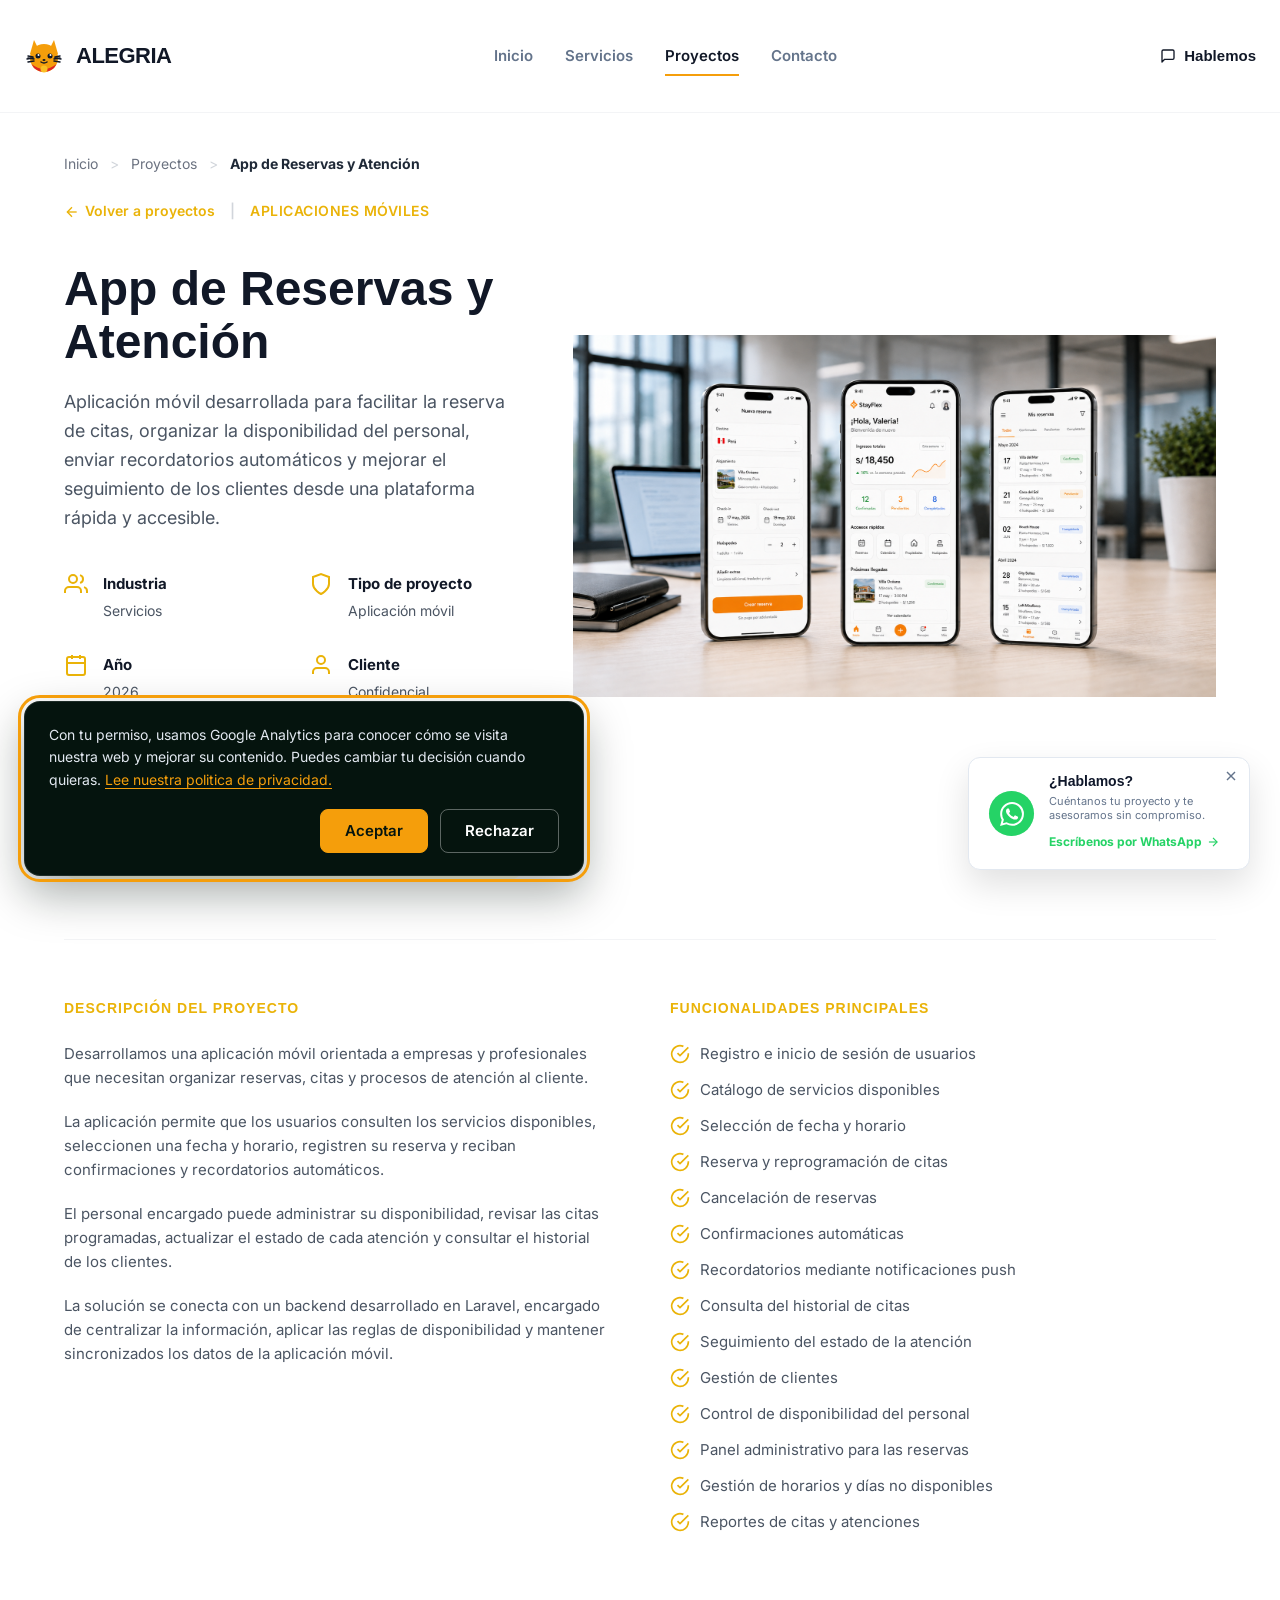
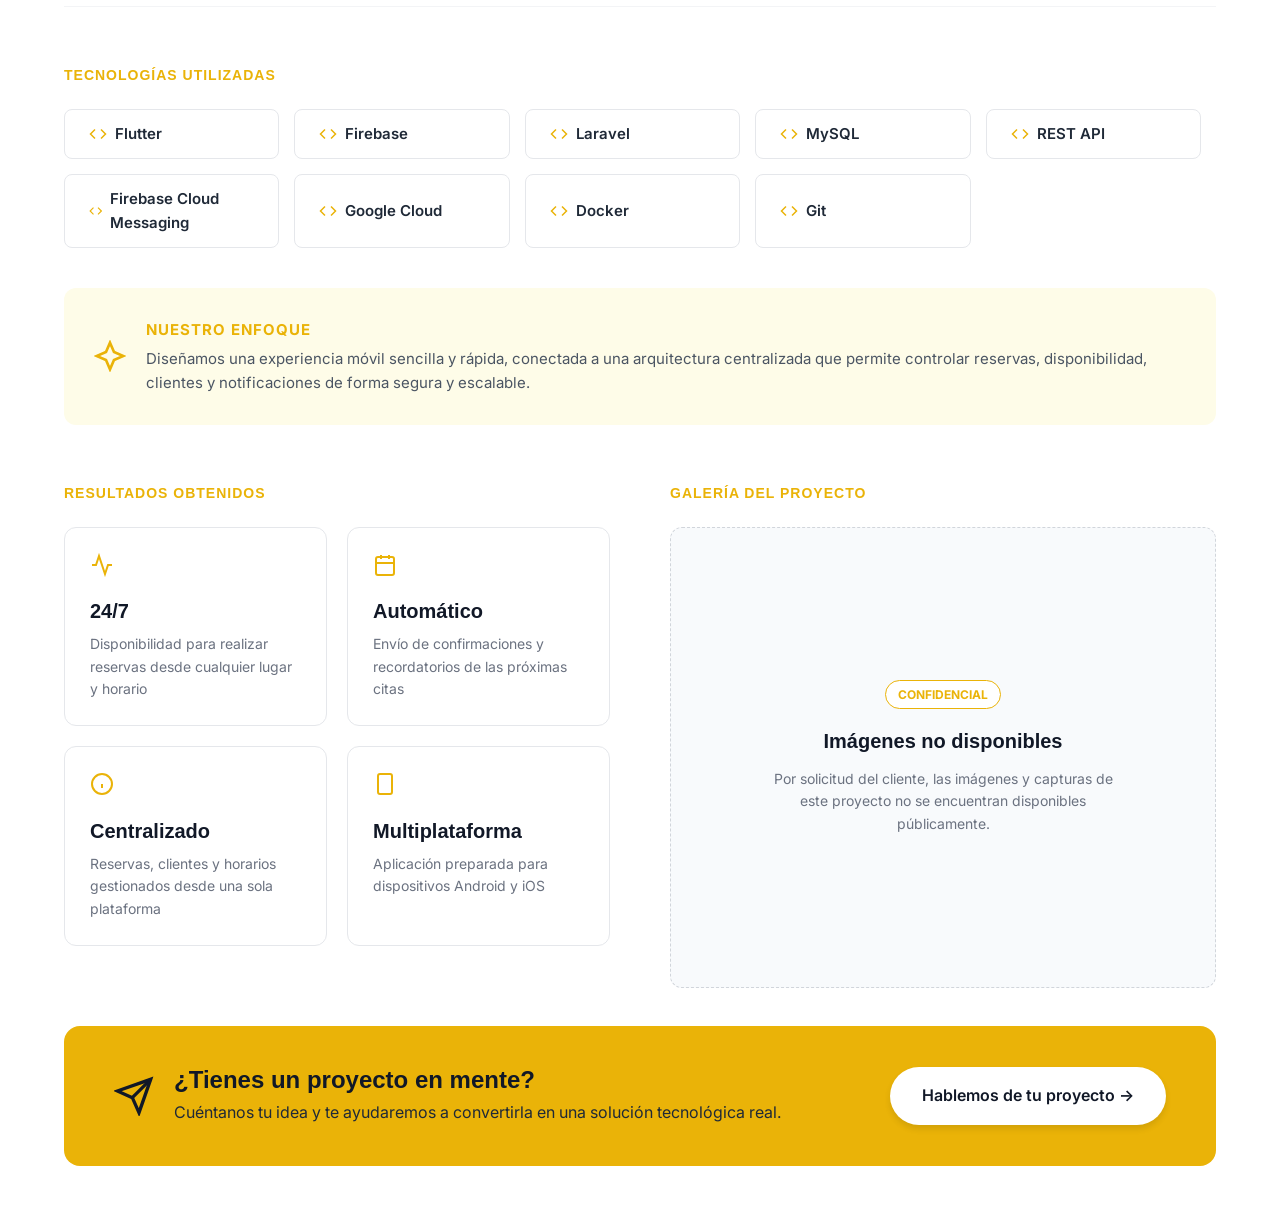
==== commit 42f61b15: "feat(analytics): consent-gated Google Analytics and a real privacy policy Add GA4 (property G-TBGVGD" ====
--- a/proyecto-reservas.html
+++ b/proyecto-reservas.html
@@ -4,9 +4,11 @@
   <meta charset="UTF-8">
   <meta name="viewport" content="width=device-width, initial-scale=1.0">
   <title>App de Reservas y Atención - Proyecto</title>
+  <meta name="description" content="App móvil de reservas y atención: agenda de citas, disponibilidad del personal, recordatorios automáticos y seguimiento de clientes desde el móvil.">
   <link rel="stylesheet" href="css/styles_v2.css?v=32">
   <link rel="stylesheet" href="css/proyecto.css?v=5">
   <link href="https://fonts.googleapis.com/css2?family=Inter:wght@400;500;600;700;800&display=swap" rel="stylesheet">
+  <link rel="stylesheet" href="css/consent.css?v=1"/>
 </head>
 <body>
   <!-- HEADER -->
@@ -221,5 +223,7 @@
     </div>
   </a>
 </div>
+<script src="js/script.js" defer></script>
+<script src="js/consent.js" defer></script>
 </body>
 </html>
--- a/css/consent.css
+++ b/css/consent.css
@@ -0,0 +1,171 @@
+/* ================================================================
+   ALEGRIA — Banner de consentimiento
+   ---------------------------------------------------------------
+   Todo el color, la tipografia y el radio salen de los tokens de
+   :root en css/styles_v2.css (--orange, --green-darker, --font-*, etc).
+   Este archivo no redefine ningun token global: solo los consume.
+
+   Se carga DESPUES de los estilos de la pagina, asi que sus reglas
+   ganan en caso de empate. Aun asi todo va debajo de .consent-banner
+   para no filtrar estilo al resto del documento.
+
+   Ubicacion: abajo a la IZQUIERDA en escritorio. A la derecha ya viven
+   la caja flotante de WhatsApp (.floating-wa, bottom/right 30px) y el
+   boton "volver arriba" (.btt, mismo esquina), asi que el aviso se
+   ancla al lado contrario y nunca los tapa. En <=768px la caja de
+   WhatsApp se oculta por CSS, y ahi el aviso si ocupa todo el ancho.
+   ================================================================ */
+
+.consent-banner {
+  /* Plus Jakarta Sans solo se carga en algunas paginas del sitio; donde
+     no esta, caemos en Inter, que si esta en las 10. De ahi la cadena. */
+  --consent-font: 'Plus Jakarta Sans', var(--font-secondary);
+
+  position: fixed;
+  left: 24px;
+  bottom: 24px;
+  /* Por encima del header fijo (z-index 1000) y por debajo del toast y
+     el lightbox (9999), para no competir con ellos. */
+  z-index: 2000;
+  width: min(560px, calc(100vw - 48px));
+  background: var(--green-darker);
+  color: var(--border);
+  border: 1px solid rgba(255, 255, 255, 0.10);
+  border-radius: 16px;
+  box-shadow: 0 18px 45px rgba(5, 20, 14, 0.35);
+  font-family: var(--consent-font);
+  line-height: 1.6;
+  animation: consent-rise 0.35s cubic-bezier(0.22, 1, 0.36, 1) both;
+}
+
+/* El contenedor recibe el foco al abrir: se anuncia el dialogo y el
+   usuario sigue tabulando hasta los botones. No hay foco precargado
+   en "Aceptar", para no decidir por el visitante con un Enter sin querer. */
+.consent-banner:focus {
+  outline: none;
+}
+.consent-banner:focus-visible {
+  outline: 3px solid var(--orange);
+  outline-offset: 3px;
+}
+
+@keyframes consent-rise {
+  from { opacity: 0; transform: translateY(24px); }
+  to   { opacity: 1; transform: translateY(0); }
+}
+
+.consent-banner__inner {
+  padding: 22px 24px;
+  display: flex;
+  flex-direction: column;
+  gap: 18px;
+}
+
+.consent-banner__text {
+  margin: 0;
+  font-size: 14px;
+  color: var(--border);
+}
+
+.consent-banner__link {
+  color: var(--orange);
+  text-decoration: underline;
+  text-underline-offset: 3px;
+  transition: color 0.3s ease;
+}
+.consent-banner__link:hover {
+  color: var(--orange-hover);
+}
+.consent-banner__link:focus-visible {
+  outline: 3px solid var(--orange);
+  outline-offset: 3px;
+  border-radius: 4px;
+}
+
+.consent-banner__actions {
+  display: flex;
+  flex-wrap: wrap;
+  justify-content: flex-end;
+  gap: 12px;
+}
+
+.consent-banner__btn {
+  display: inline-flex;
+  align-items: center;
+  justify-content: center;
+  padding: 12px 24px;
+  border-radius: 8px;
+  font-family: var(--consent-font);
+  font-weight: 600;
+  font-size: 15px;
+  line-height: 1.2;
+  cursor: pointer;
+  transition: background 0.3s ease, border-color 0.3s ease, transform 0.3s ease;
+}
+
+/* Aceptar: el naranja de marca. Sobre el panel verde oscuro el texto va
+   en --green-darker, porque blanco sobre #F59E0B no alcanza contraste. */
+.consent-banner__btn--accept {
+  background: var(--orange);
+  border: 1px solid var(--orange);
+  color: var(--green-darker);
+}
+.consent-banner__btn--accept:hover {
+  background: var(--orange-hover);
+  border-color: var(--orange-hover);
+  transform: translateY(-2px);
+}
+
+/* Rechazar: mismo peso visual, ninguna sombra de "no me dejes pasar". */
+.consent-banner__btn--reject {
+  background: transparent;
+  border: 1px solid rgba(255, 255, 255, 0.35);
+  color: var(--white);
+}
+.consent-banner__btn--reject:hover {
+  border-color: var(--white);
+  background: rgba(255, 255, 255, 0.06);
+}
+
+.consent-banner__btn:focus-visible {
+  outline: 3px solid var(--orange);
+  outline-offset: 3px;
+}
+
+/* ── Movil ───────────────────────────────────────────────────
+   <=768px es justo el punto en que styles_v2.css oculta .floating-wa,
+   asi que el aviso puede ocupar el ancho completo sin tapar nada. */
+@media (max-width: 768px) {
+  .consent-banner {
+    left: 0;
+    right: 0;
+    bottom: 0;
+    width: 100%;
+    border-radius: 16px 16px 0 0;
+    border-left: none;
+    border-right: none;
+    border-bottom: none;
+  }
+  .consent-banner__inner {
+    padding: 20px;
+  }
+  .consent-banner__actions {
+    flex-direction: column;
+  }
+  .consent-banner__btn {
+    width: 100%;
+  }
+}
+
+/* Mismo criterio que styles_v2.css: sin animaciones si el sistema pide. */
+@media (prefers-reduced-motion: reduce) {
+  .consent-banner,
+  .consent-banner__btn,
+  .consent-banner__link {
+    animation: none !important;
+    transition: none !important;
+  }
+  .consent-banner__btn--accept:hover {
+    transform: none;
+  }
+}
